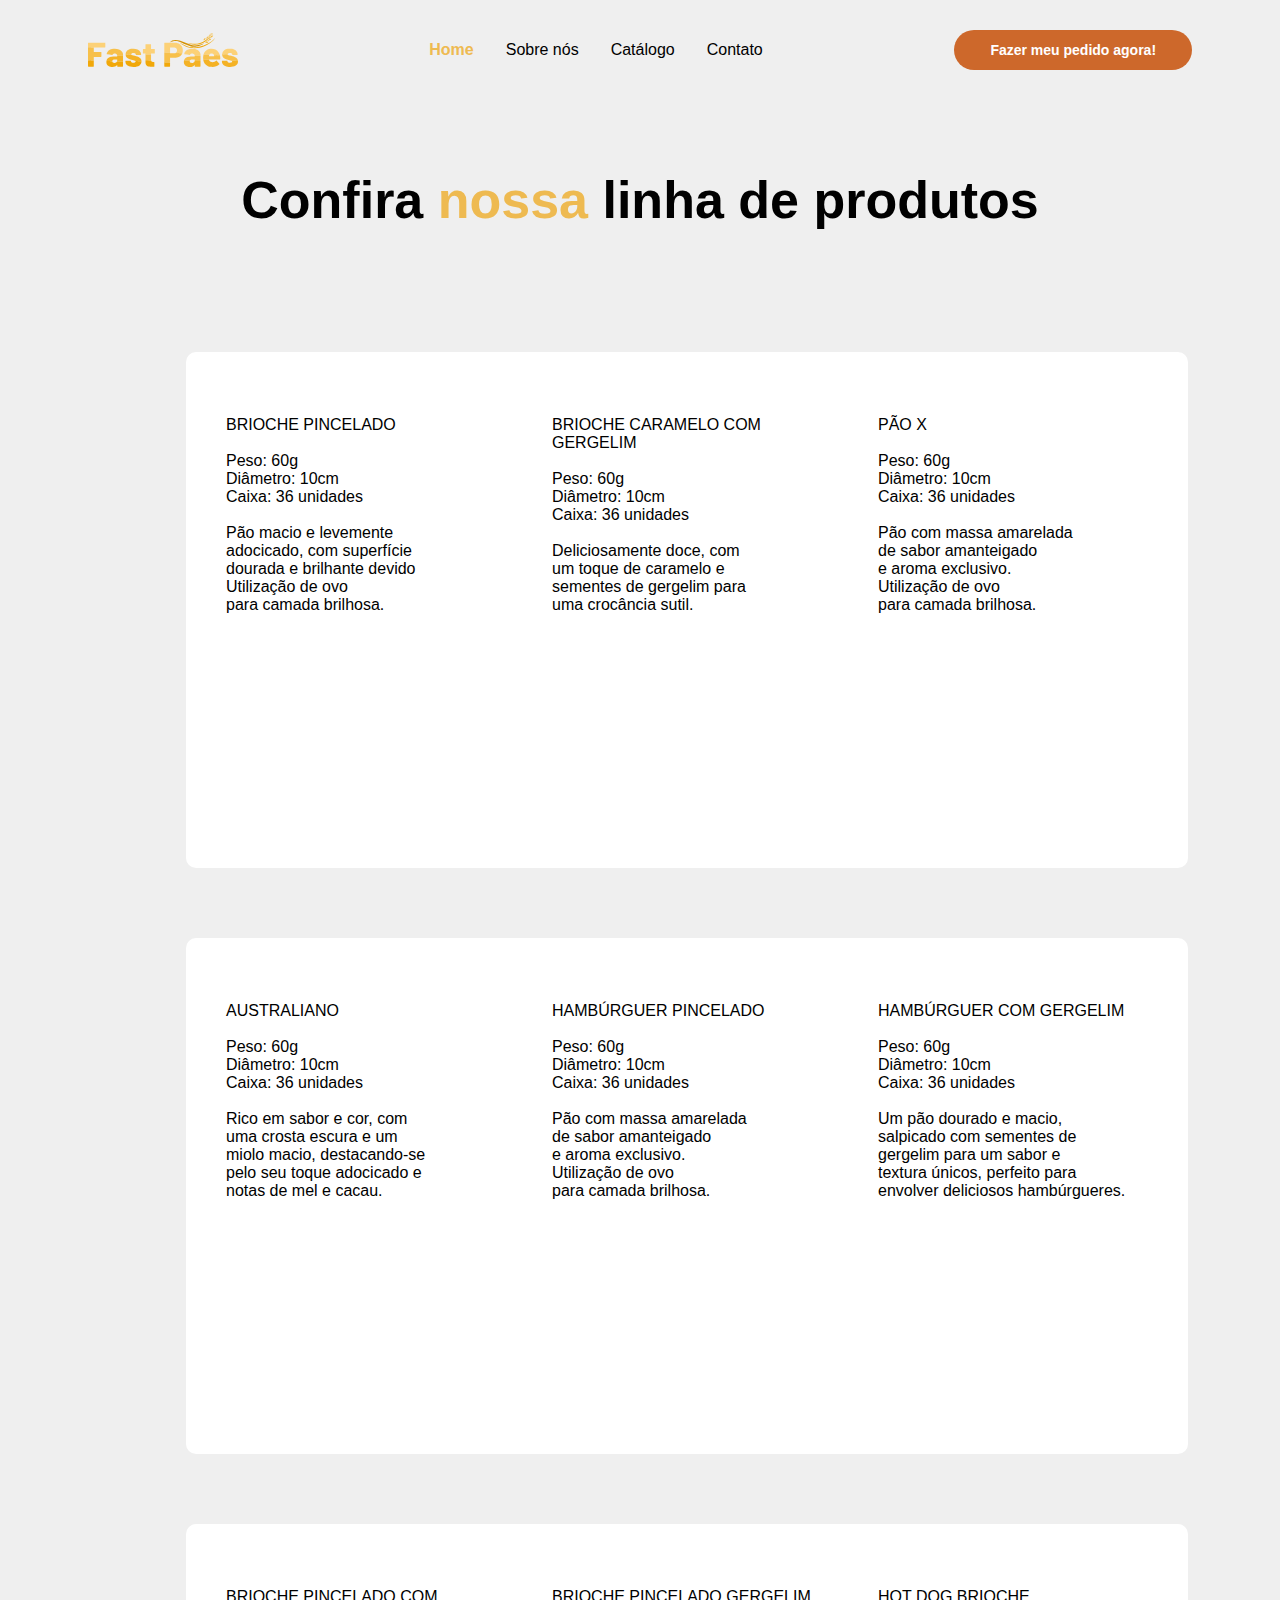
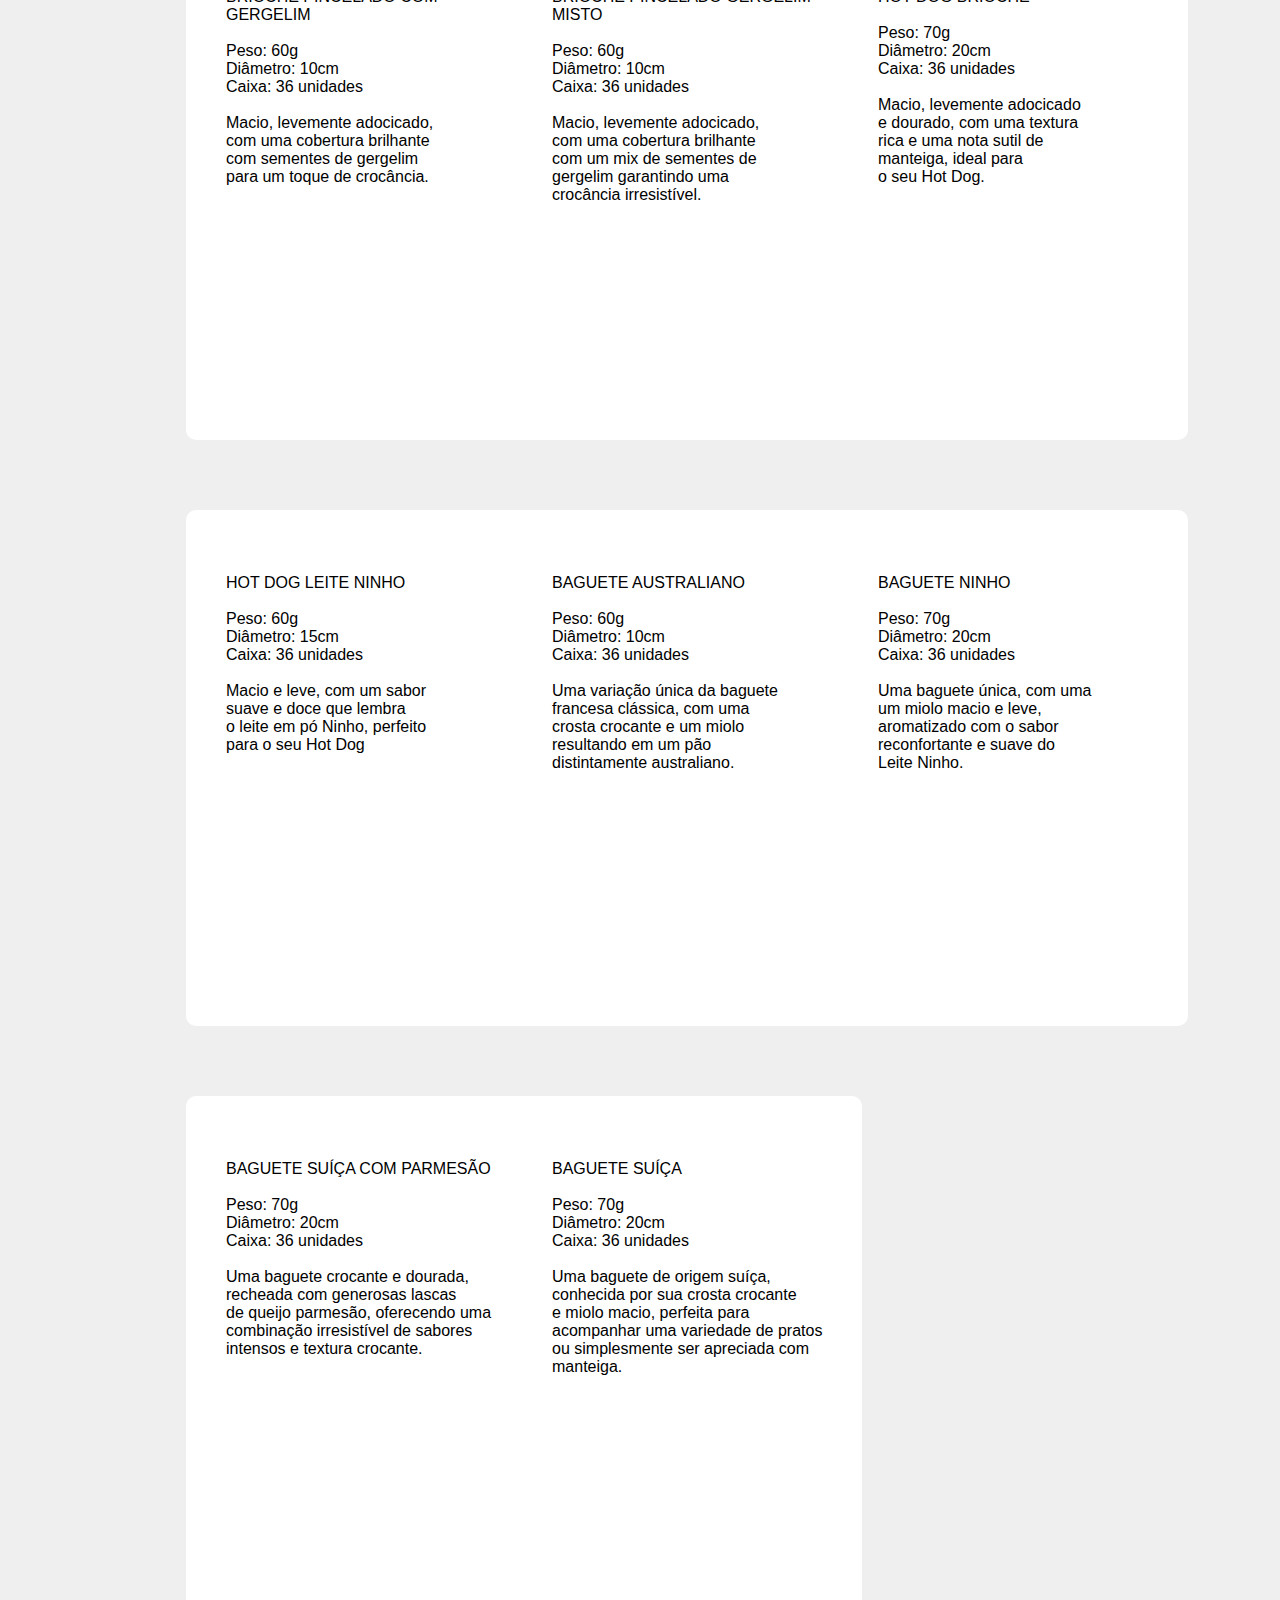
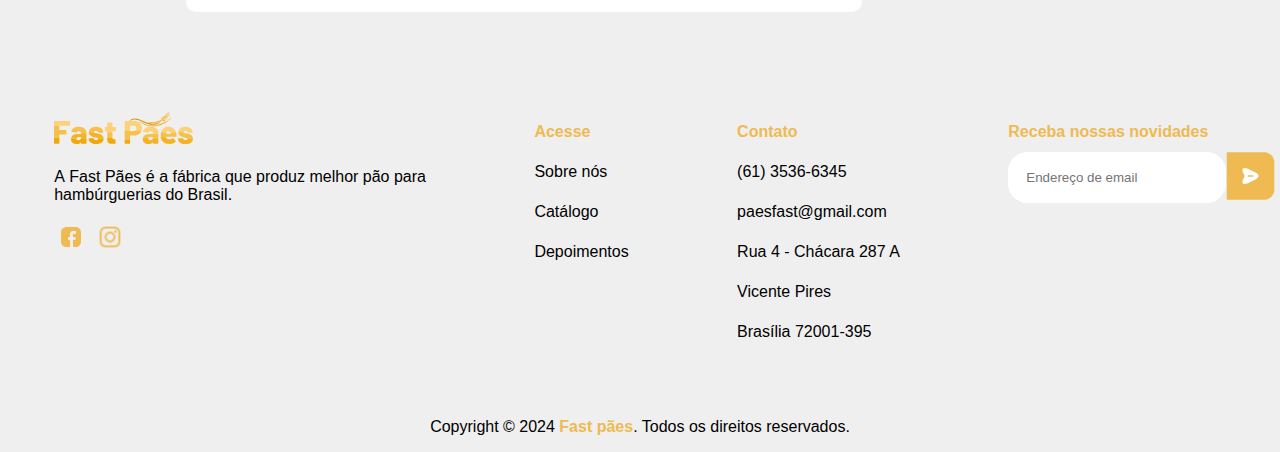
==== produtos.html @ b570a3d6 "ajuste seta web" ====
<!DOCTYPE html>
<html lang="en">
<head>
    <meta charset="UTF-8">
    <meta name="viewport" content="width=device-width, initial-scale=1.0">
    <title>Produtos</title>
    <link rel="stylesheet" href="produtos.css">
    <link href="https://fonts.googleapis.com/icon?family=Material+Icons"rel="stylesheet">
</head>
<body onresize="mudouTamanho()">

    <nav>
        <img src="LOGO.svg" alt="" class="logo">

        <div class="icones">
            <button class="botao"><span id="burguer" class="material-icons md-48" onclick="clickMenu()" >menu</span></button>
        </div>

        <ul class="menu-lista" id="itens">
            <li><a class="menu-item" href="index.html"><span class="destaque">Home</span></a></li>
            <li><a class="menu-item" href="">Sobre nós</a></li>
            <li><a class="menu-item" href="produtos.html">Catálogo</a></li>
            <li><a class="menu-item" href="">Contato</a></li>
            <a class="button-item" href="https://api.whatsapp.com/send?phone=556135366345">Pedir agora!</a>
        </ul>

        <a class="button-um" href="https://api.whatsapp.com/send?phone=556135366345">Fazer meu pedido agora!</a>
    </nav>

    <div class="card-um">
        <p class="titulo-dois">Confira <span class="destaque">nossa</span> linha de produtos</p>
        <br><br>
        <div class="bt-principal-div"><a class="bt-principal" href="https://api.whatsapp.com/send?phone=556135366345">Pedir agora!</a></div>
        <br><br>
    
        <div class="seta">
            <img class="seta-dois" src="seta-para-baixo.gif" alt="" width="50px">
        </div>
    </div>


    <div class="section-dois">
        <div class="card">
            <article class="card-principal">
                <img class="img-card" src="brioche-p.jpg" alt="" width="300px">
                <p class="texto-card">
                    <span class="titulo-card">Brioche pincelado</span>
                    <br><br>
                    Peso: 60g
                    <br>
                    Diâmetro: 10cm
                    <br>
                    Caixa: 36 unidades
                    <br><br>

                    Pão macio e levemente<br>
                    adocicado, com superfície<br>
                    dourada e brilhante devido<br>
                    Utilização de ovo <br>
                    para camada brilhosa.
                </p>
                <br><br>
            </article>
        </div>

        <div class="card">
            <article class="card-principal">
                <img class="img-card" src="hamburguer-g.jpg" alt="" width="300px">
                <p class="texto-card">
                    <span class="titulo-card">Brioche caramelo com <br> gergelim</span>
                    <br><br>
                    Peso: 60g
                    <br>
                    Diâmetro: 10cm
                    <br>
                    Caixa: 36 unidades
                    <br><br>

                    Deliciosamente doce, com<br>
                    um toque de caramelo e <br>
                    sementes de gergelim para<br>
                    uma crocância sutil. <br>
                </p>
                <br><br>
            </article>
        </div>

        <div class="card">
            <article class="card-principal">
                <img class="img-card" src="pao-x.jpg" alt="" width="300px">
                <p class="texto-card">
                    <span class="titulo-card">Pão X</span>
                    <br><br>
                    Peso: 60g
                    <br>
                    Diâmetro: 10cm
                    <br>
                    Caixa: 36 unidades
                    <br><br>

                    Pão com massa amarelada<br>
                    de sabor amanteigado<br>
                    e aroma exclusivo.<br>
                    Utilização de ovo <br>
                    para camada brilhosa.
                </p>
                <br><br>
            </article>
        </div>

        <div class="card">
            <article class="card-principal">
                <img class="img-card" src="autraliano.jpg" alt="" width="300px">
                <p class="texto-card">
                    <span class="titulo-card">Australiano</span>
                    <br><br>
                    Peso: 60g
                    <br>
                    Diâmetro: 10cm
                    <br>
                    Caixa: 36 unidades
                    <br><br>

                    Rico em sabor e cor, com<br>
                    uma crosta escura e um<br>
                    miolo macio, destacando-se <br>
                    pelo seu toque adocicado e <br>
                    notas de mel e cacau.
                </p>
                <br><br>
            </article>
        </div>

        <div class="card">
            <article class="card-principal">
                <img class="img-card" src="hamburguer-pincelado.jpg" alt="" width="300px">
                <p class="texto-card">
                    <span class="titulo-card">Hambúrguer pincelado</span>
                    <br><br>
                    Peso: 60g
                    <br>
                    Diâmetro: 10cm
                    <br>
                    Caixa: 36 unidades
                    <br><br>

                    Pão com massa amarelada<br>
                    de sabor amanteigado<br>
                    e aroma exclusivo.<br>
                    Utilização de ovo <br>
                    para camada brilhosa.
                </p>
                <br><br>
            </article>
        </div>

        <div class="card">
            <article class="card-principal">
                <img class="img-card" src="hamburguer-g3.jpg" alt="" width="300px">
                <p class="texto-card">
                    <span class="titulo-card">Hambúrguer com gergelim</span>
                    <br><br>
                    Peso: 60g
                    <br>
                    Diâmetro: 10cm
                    <br>
                    Caixa: 36 unidades
                    <br><br>

                    Um pão dourado e macio, <br>
                    salpicado com sementes de <br>
                    gergelim para um sabor e <br>
                    textura únicos, perfeito para<br>
                    envolver deliciosos hambúrgueres.
                </p>
                <br><br>
            </article>
        </div>

        <div class="card">
            <article class="card-principal">
                <img class="img-card" src="brioche-pincelado-g.jpg" alt="" width="300px">
                <p class="texto-card">
                    <span class="titulo-card">Brioche pincelado com <br> gergelim</span>
                    <br><br>
                    Peso: 60g
                    <br>
                    Diâmetro: 10cm
                    <br>
                    Caixa: 36 unidades
                    <br><br>

                    Macio, levemente adocicado,<br>
                    com uma cobertura brilhante <br>
                    com sementes de gergelim <br>
                    para um toque de crocância.<br>
                </p>
                <br><br>
            </article>
        </div>

        <div class="card">
            <article class="card-principal">
                <img class="img-card" src="misto.jpg" alt="" width="300px">
                <p class="texto-card">
                    <span class="titulo-card">Brioche pincelado gergelim misto</span>
                    <br><br>
                    Peso: 60g
                    <br>
                    Diâmetro: 10cm
                    <br>
                    Caixa: 36 unidades
                    <br><br>

                    Macio, levemente adocicado,<br>
                    com uma cobertura brilhante <br>
                    com um mix de sementes de<br>
                    gergelim garantindo uma <br>
                    crocância irresistível.<br>
                </p>
                <br><br>
            </article>
        </div>

        <div class="card">
            <article class="card-principal">
                <img class="img-card" src="hot-b.jpg" alt="" width="300px">
                <p class="texto-card">
                    <span class="titulo-card">Hot dog brioche</span>
                    <br><br>
                    Peso: 70g
                    <br>
                    Diâmetro: 20cm
                    <br>
                    Caixa: 36 unidades
                    <br><br>

                    Macio, levemente adocicado<br>
                    e dourado, com uma textura<br>
                    rica e uma nota sutil de<br>
                    manteiga, ideal para<br>
                    o seu Hot Dog.
                </p>
                <br><br>
            </article>
        </div>

        <div class="card">
            <article class="card-principal">
                <img class="img-card" src="hot-ninho.jpg" alt="" width="300px">
                <p class="texto-card">
                    <span class="titulo-card">Hot dog leite ninho</span>
                    <br><br>
                    Peso: 60g
                    <br>
                    Diâmetro: 15cm
                    <br>
                    Caixa: 36 unidades
                    <br><br>

                    Macio e leve, com um sabor<br>
                    suave e doce que lembra<br>
                    o leite em pó Ninho, perfeito <br>
                    para o seu Hot Dog<br>
                </p>
                <br><br>
            </article>
        </div>

        <div class="card">
            <article class="card-principal">
                <img class="img-card" src="baquete-australiano.jpg" alt="" width="300px">
                <p class="texto-card">
                    <span class="titulo-card">Baguete australiano</span>
                    <br><br>
                    Peso: 60g
                    <br>
                    Diâmetro: 10cm
                    <br>
                    Caixa: 36 unidades
                    <br><br>

                    Uma variação única da baguete<br>
                    francesa clássica, com uma<br>
                    crosta crocante e um miolo<br>
                    resultando em um pão<br>
                    distintamente australiano.
                </p>
                <br><br>
            </article>
        </div>

        <div class="card">
            <article class="card-principal">
                <img class="img-card" src="bag-ninho.jpg" alt="" width="300px">
                <p class="texto-card">
                    <span class="titulo-card">Baguete ninho</span>
                    <br><br>
                    Peso: 70g
                    <br>
                    Diâmetro: 20cm
                    <br>
                    Caixa: 36 unidades
                    <br><br>

                    Uma baguete única, com uma<br>
                    um miolo macio e leve,<br>
                    aromatizado com o sabor<br>
                    reconfortante e suave do<br>
                    Leite Ninho.
                </p>
                <br><br>
            </article>
        </div>

        <div class="card">
            <article class="card-principal">
                <img class="img-card" src="baquete-parmesao.jpg" alt="" width="300px">
                <p class="texto-card">
                    <span class="titulo-card">Baguete Suíça com parmesão</span>
                    <br><br>
                    Peso: 70g
                    <br>
                    Diâmetro: 20cm
                    <br>
                    Caixa: 36 unidades
                    <br><br>

                    Uma baguete crocante e dourada,<br>
                    recheada com generosas lascas<br>
                    de queijo parmesão, oferecendo uma <br>
                    combinação irresistível de sabores<br>
                    intensos e textura crocante.
                </p>
                <br><br>
            </article>
        </div>

        <div class="card">
            <article class="card-principal">
                <img class="img-card" src="bag-suica.jpg" alt="" width="300px">
                <p class="texto-card">
                    <span class="titulo-card">Baguete Suíça</span>
                    <br><br>
                    Peso: 70g
                    <br>
                    Diâmetro: 20cm
                    <br>
                    Caixa: 36 unidades
                    <br><br>

                    Uma baguete de origem suíça,<br>
                    conhecida por sua crosta crocante<br>
                    e miolo macio, perfeita para <br>
                    acompanhar uma variedade de pratos <br>
                    ou simplesmente ser apreciada com manteiga.
                </p>
                <br><br>
            </article>
        </div>
    </div>

    <footer>
        <div class="footer-um">
            <img src="LOGO.svg" alt="">
            <p class="texto-f1">A Fast Pães é a fábrica que produz melhor pão para <br> hambúrguerias do Brasil.</p>
            <div class="redes-footer">
                <a class="facebook" href=""><img src="facebook.svg" alt=""></a>
                <a class="instagram" href=""><img src="insta.svg" alt=""></a>
            </div>

        </div>
        <div class="footer-dois">
            <ul class="lista-dois">
                <li><a href=""><span class="destaque">Acesse</span></a></li>
                <li><a href="">Sobre nós</a></li>
                <li><a href="produtos.html">Catálogo</a></li>
                <li><a href="">Depoimentos</a></li>
            </ul>
        </div>
        <div class="footer-tres">
            <ul class="lista-tres">
                <li><a href=""><span class="destaque">Contato</span></a></li>
                <li><a href="https://l.instagram.com/?u=https%3A%2F%2Fwa.me%2Fmessage%2F4HMULXQFPX6CF1&e=AT33QcN1DABg3ddm7FW8vwUBkDMNvt57qpIbCxSbmxr2wJNEU96gM_3_o8NwClJlRkn6pTzINDW8x4k7Ydg2bTTGwcIXTg3PV1yFuK4">(61) 3536-6345</a></li>
                <li><a href="">paesfast@gmail.com</a></li>
                <li><a href="">Rua 4 - Chácara 287 A <br> Vicente Pires <br> Brasília 72001-395</a></li>
            </ul>
        </div>
        <div class="footer-quatro">
            <ul class="lista-quatro">
                <li><a href=""><span class="destaque">Receba nossas novidades</span></a></li>
                <div class="card-send">
                    <input type="text" name id placeholder="Endereço de email">
                    <button><img class="send" src="send.svg" alt=""></button>
                </div>
                
            </ul>
        </div>
    </footer>

    <p class="copy">Copyright © 2024 <span class="destaque">Fast pães</span>. Todos os direitos reservados.</p>

        <script>

            function mudouTamanho() {
                if (window.innerWidth >= 1000) {
                    itens.style.display = 'flex'
                } else {
                    itens.style.display = 'none' 
                }
            }
    
            function clickMenu() {
                if (itens.style.display == 'block'){
                    itens.style.display = 'none'
                } else {
                    itens.style.display = 'block'
                }
            }
        </script>
    
</body>
</html>
---- produtos.css ----
* {
    line-height: auto;
    padding: 0;
    margin: 0;
    border: none;
    outline: none;
    text-decoration: none;
    box-sizing: border-box;
    font-weight: inherit;
    list-style: none;
  }

  body {
    font-family: Arial, Helvetica, sans-serif;
    background-color: #EFEFEF;
  }
  
  .icones {
    display: none;
    cursor: pointer;
    
  }

  .botao {
    color: #000000;
    border: none;
    background: none;
  }

  .material-icons.md-48 {
    font-size: 34px;
  }

  nav {
    display: flex;
    align-items: center;
    justify-content: space-around;
    padding-top: 30px;
  }

  .logo {
    width: 150px;
  }

  .button-item {
    display: none;
    background-color: #CD682B;
    width: 120px;
    color: white;
    border-radius: 40px;
  }

  .menu-lista {
    display: flex;

  }

  .menu-item {
    color: black;
  }

  .menu-lista a {
    padding: 1em;
  }

  .menu-lista a:hover {
    color: #EEBA51;
    transition: all 0.3s;
  }

  .destaque {
    color: #EEBA51;
    font-weight: bold;
  }

  .card-um {
    text-align: center;
  }

  .button-um {
    background-color: #CD682B;
    color: white;
    padding: 12px;
    border-radius: 90px;
    font-weight: 700;
    width: 238px;
    font-size: 14px;
    align-items: center;
    text-align: center;
  }

  .titulo-dois {
    text-align: center;
    padding-top: 100px;
    font-size: 52px;
    font-weight: 600;
  }

  .bt-principal-div {
    text-align: center;
    display: none;
    align-items: center;
    justify-content: center;
  }

  .bt-principal {
    color: white;
    background-color: #CD682B;
    font-size: 17px;
    padding: 20px;
    border-radius: 30px;
    font-weight: 700;
    width: 10px;
    display: block;
    width: 200px;
  }

  .seta {
    text-align: center;
    padding-top: 40px;
    border-radius: 100px;
    display: none;
    justify-content: center;
  }

  .seta-dois {
    border-radius: 10px;
  }

  .section-dois {
    display: grid;
    grid-template-columns: 20% 20% 20%;
    justify-content: center;
    padding-top: 50px;
    gap: 70px;
  }

  .card-principal {
    padding-top: 10px;
    width: 350px;
    height: 516px;
    border-radius: 10px;
    background-color: white;
  }

  .titulo-card {
    text-transform: uppercase;
  }

  .card {
    
  }

  .img-card {
    margin-left: 30px;
    margin-top: 30px;
    background-color: #CD682B;
    border-radius: 20px;
  }

  .texto-card {
    padding-left: 40px;
    padding-top: 20px;
  }


  footer {
    display: flex;
    justify-content: space-around;
    padding-top: 100px;
  }

  .texto-f1 {
    padding-top: 20px;
  }

  .redes-footer {
    padding-top: 20px;
  }

  .redes-footer a {
    padding: 5px;
  }

  footer a {
    color: black;
    line-height: 40px;
  }

  input {
    padding: 18px;
  
  }

  .card-send {
    overflow: hidden;
    border-radius: 20px;
    background-color: white;
  }

  .send {
    position: absolute;
    margin-top: -30px;
    overflow: hidden;
    margin-right: -200px;
  }

  .copy {
    text-align: center;
    padding-top: 50px;
    margin: 1em;
  }

  @media screen and (max-device-width: 1000px){

    .section-dois {
        display: grid;
        grid-template-columns: auto;
        justify-content: center;
        padding-top: 50px;
      }

      .menu-lista {
        display: none;
      }

      .icones {
        display: flex;
        justify-content: right;
        margin-top: -40px;
        padding-right: 10px;
      }

      .logo {
        padding-top: 10px;
        padding-left: 5px;
      }

      .menu-item {
        display: inline-block;
      }

      .menu-lista {
        height: 100vh;
        padding-top: 100px;
      }

      .button-item {
        display: block;
      }

      .button-um {
        display: none;
      }

      .bt-principal-div {
        text-align: center;
        display: flex;
        align-items: center;
        justify-content: center;
      }

      .seta {
        display: flex;
      }
      
      nav {
        display: block;
        padding-top: 5px;
        padding-left: 5px;
      }

      footer {
        display: grid;
        padding-left: 20px;
      }

      .copy {
        font-size: 12px;
      }

      .card-send {
        border-radius: 20px;
        width: 230px;
      }
  }
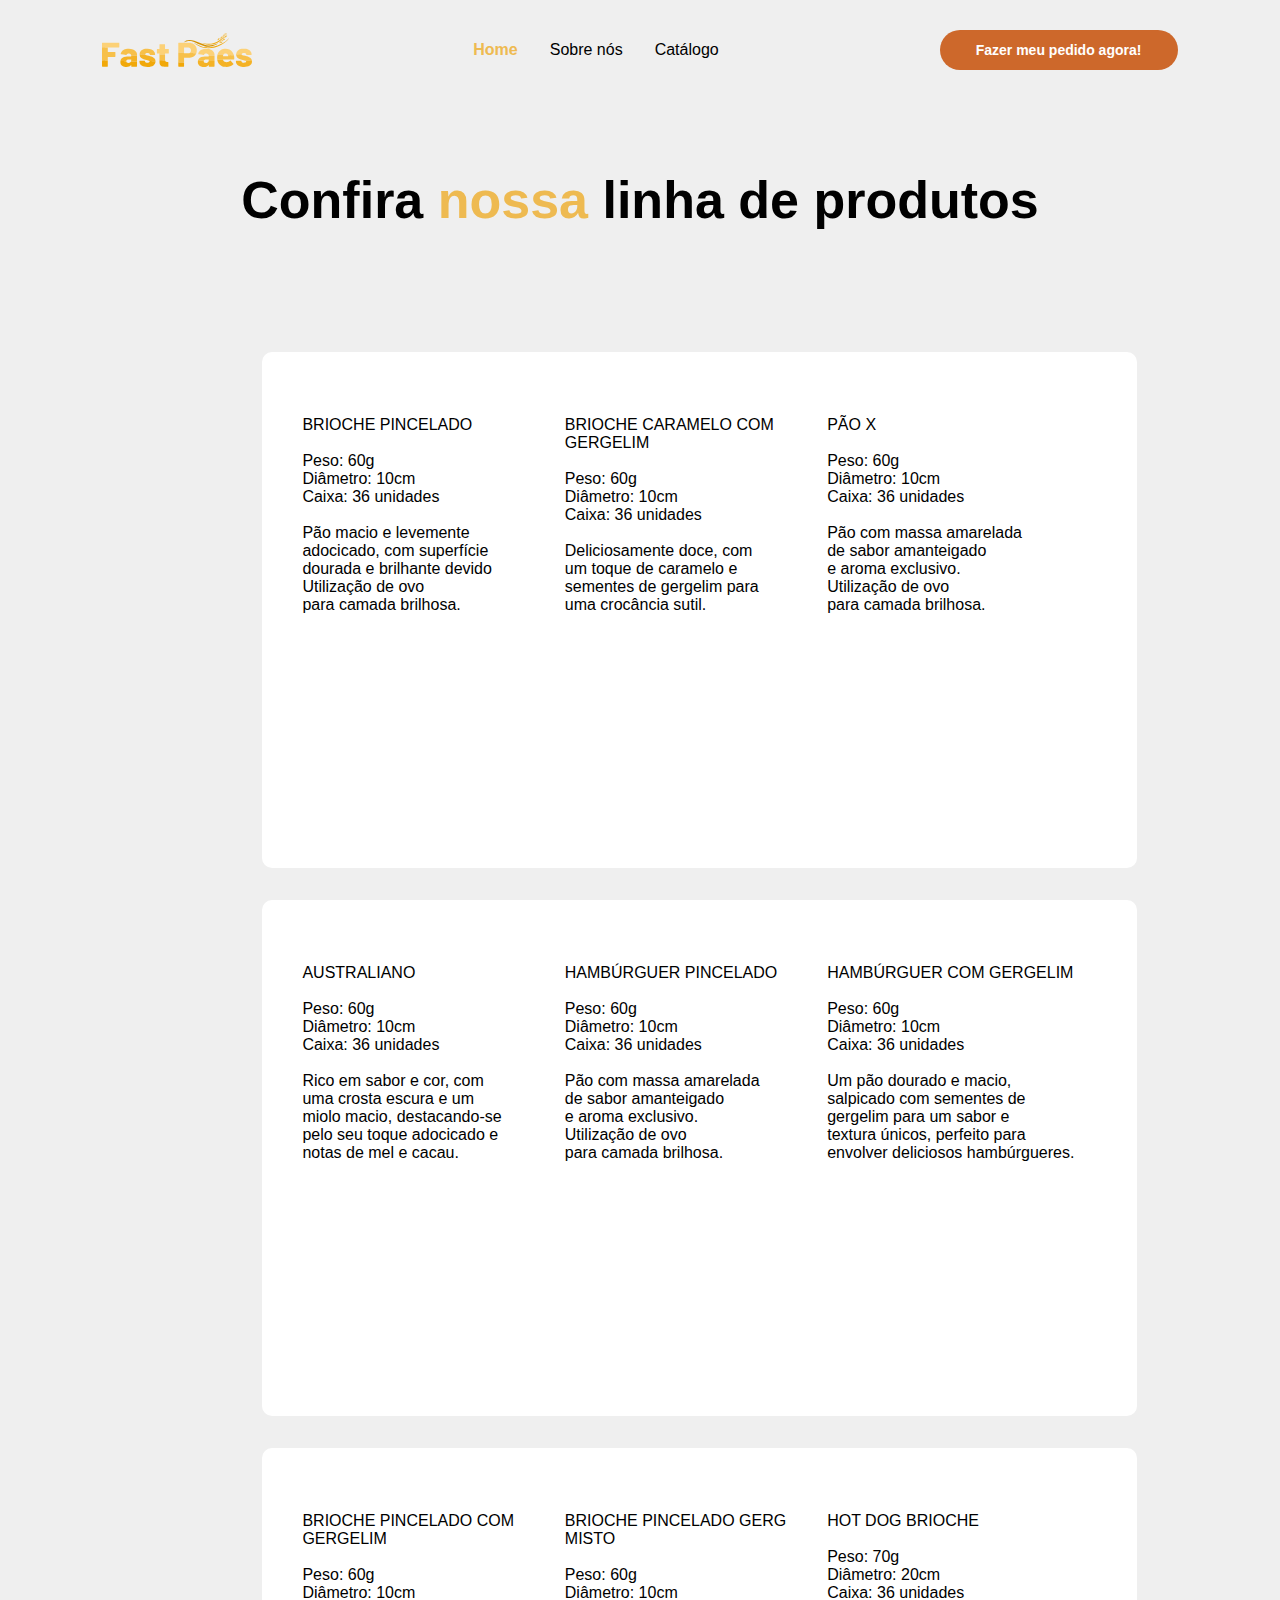
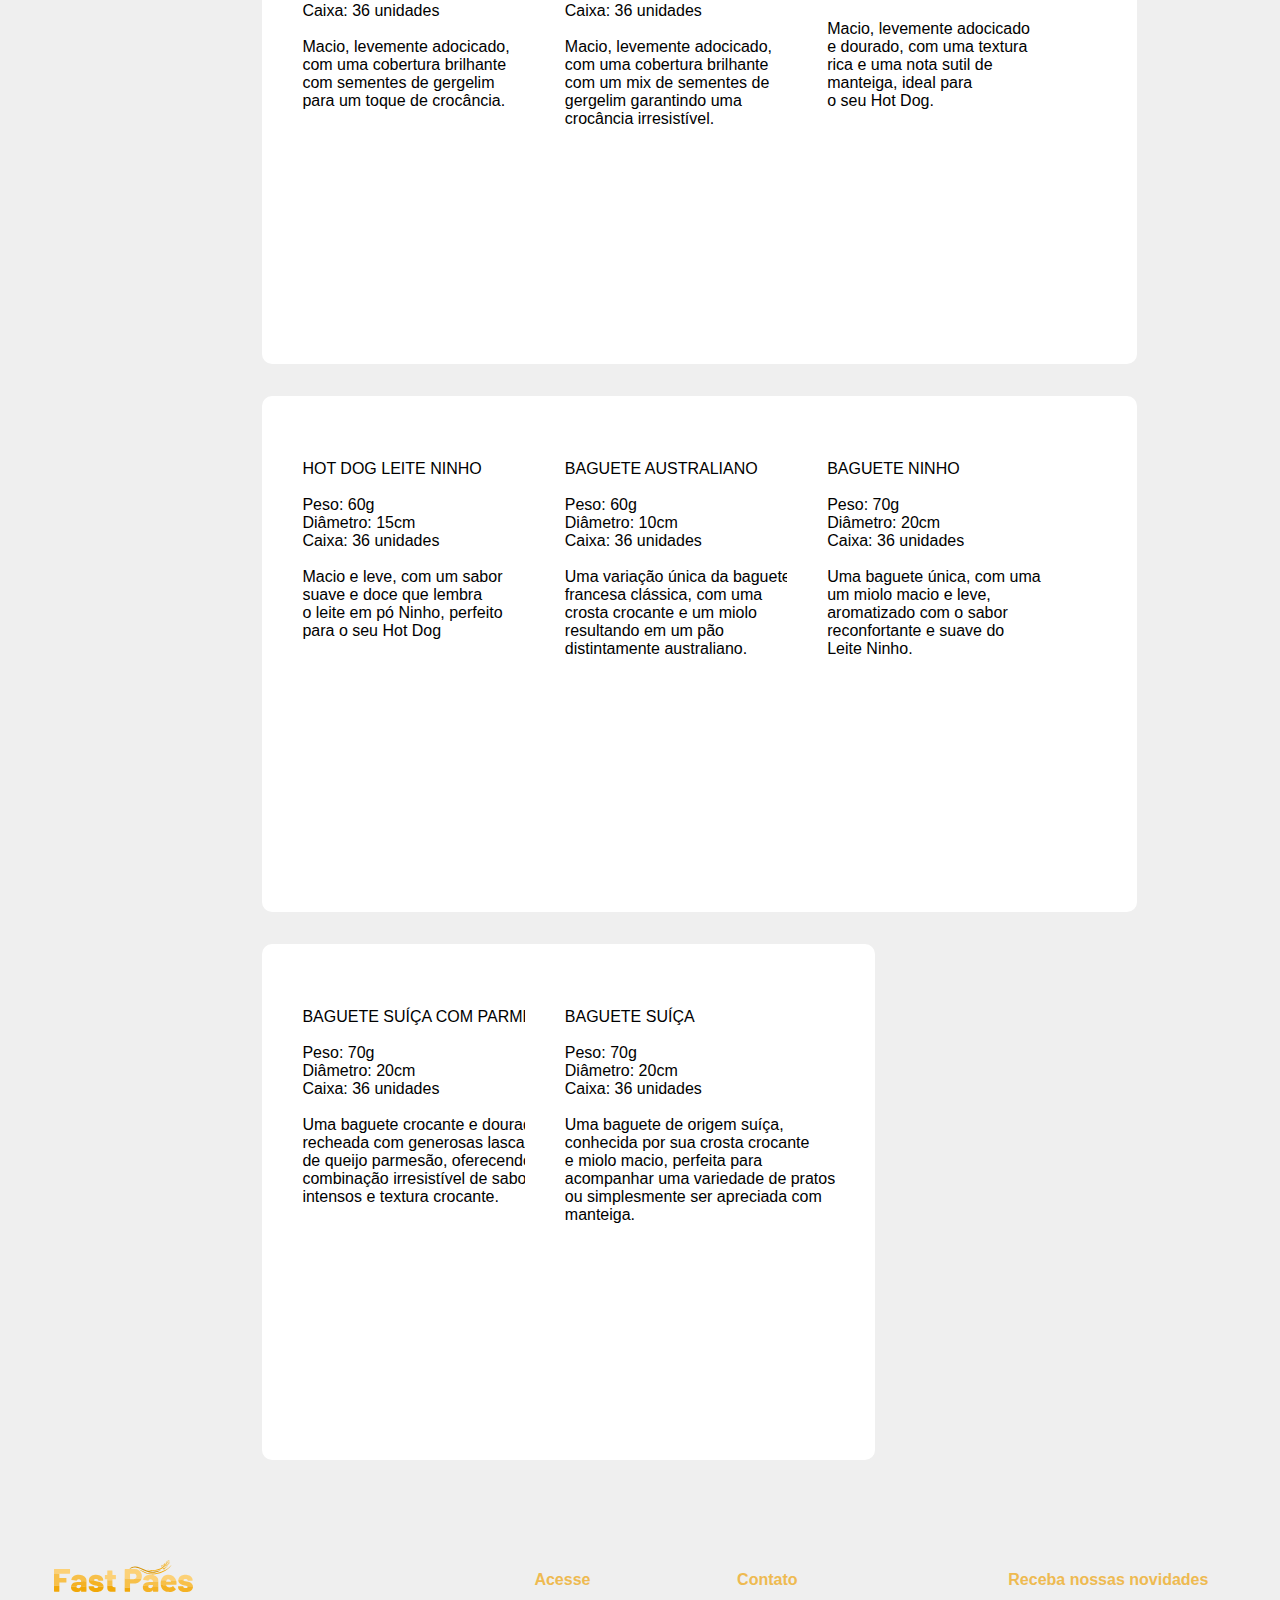
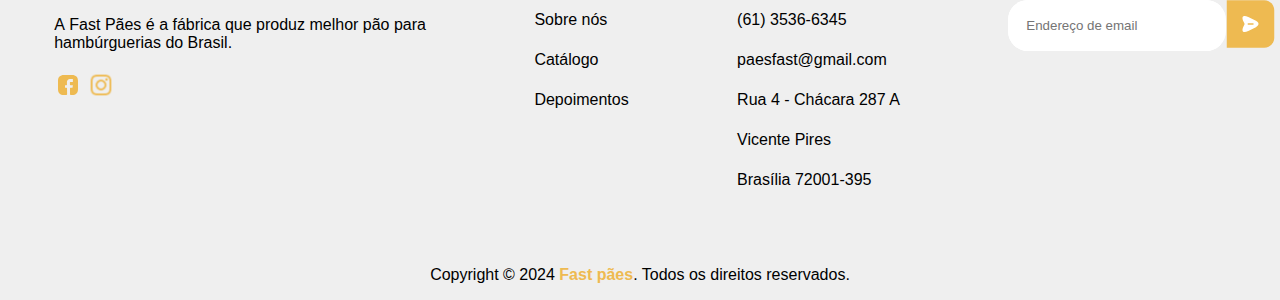
==== commit e7044663: "ajuste texto clientes" ====
--- a/produtos.html
+++ b/produtos.html
@@ -20,7 +20,6 @@
             <li><a class="menu-item" href="index.html"><span class="destaque">Home</span></a></li>
             <li><a class="menu-item" href="">Sobre nós</a></li>
             <li><a class="menu-item" href="produtos.html">Catálogo</a></li>
-            <li><a class="menu-item" href="">Contato</a></li>
             <a class="button-item" href="https://api.whatsapp.com/send?phone=556135366345">Pedir agora!</a>
         </ul>
 
@@ -365,8 +364,8 @@
             <img src="LOGO.svg" alt="">
             <p class="texto-f1">A Fast Pães é a fábrica que produz melhor pão para <br> hambúrguerias do Brasil.</p>
             <div class="redes-footer">
-                <a class="facebook" href=""><img src="facebook.svg" alt=""></a>
-                <a class="instagram" href=""><img src="insta.svg" alt=""></a>
+                <a class="facebook" href="https://www.facebook.com/profile.php?id=61556185474277&locale=pt_BR"><img src="facebook.svg" alt=""></a>
+                <a class="instagram" href="https://www.instagram.com/fastpaes/"><img src="insta.svg" alt=""></a>
             </div>
 
         </div>
--- a/produtos.css
+++ b/produtos.css
@@ -129,10 +129,10 @@
 
   .section-dois {
     display: grid;
-    grid-template-columns: 20% 20% 20%;
+    grid-template-columns: 18% 18% 18%;
     justify-content: center;
     padding-top: 50px;
-    gap: 70px;
+    gap: 2em;
   }
 
   .card-principal {
@@ -179,7 +179,7 @@
   }
 
   .redes-footer a {
-    padding: 5px;
+    padding: 2px;
   }
 
   footer a {
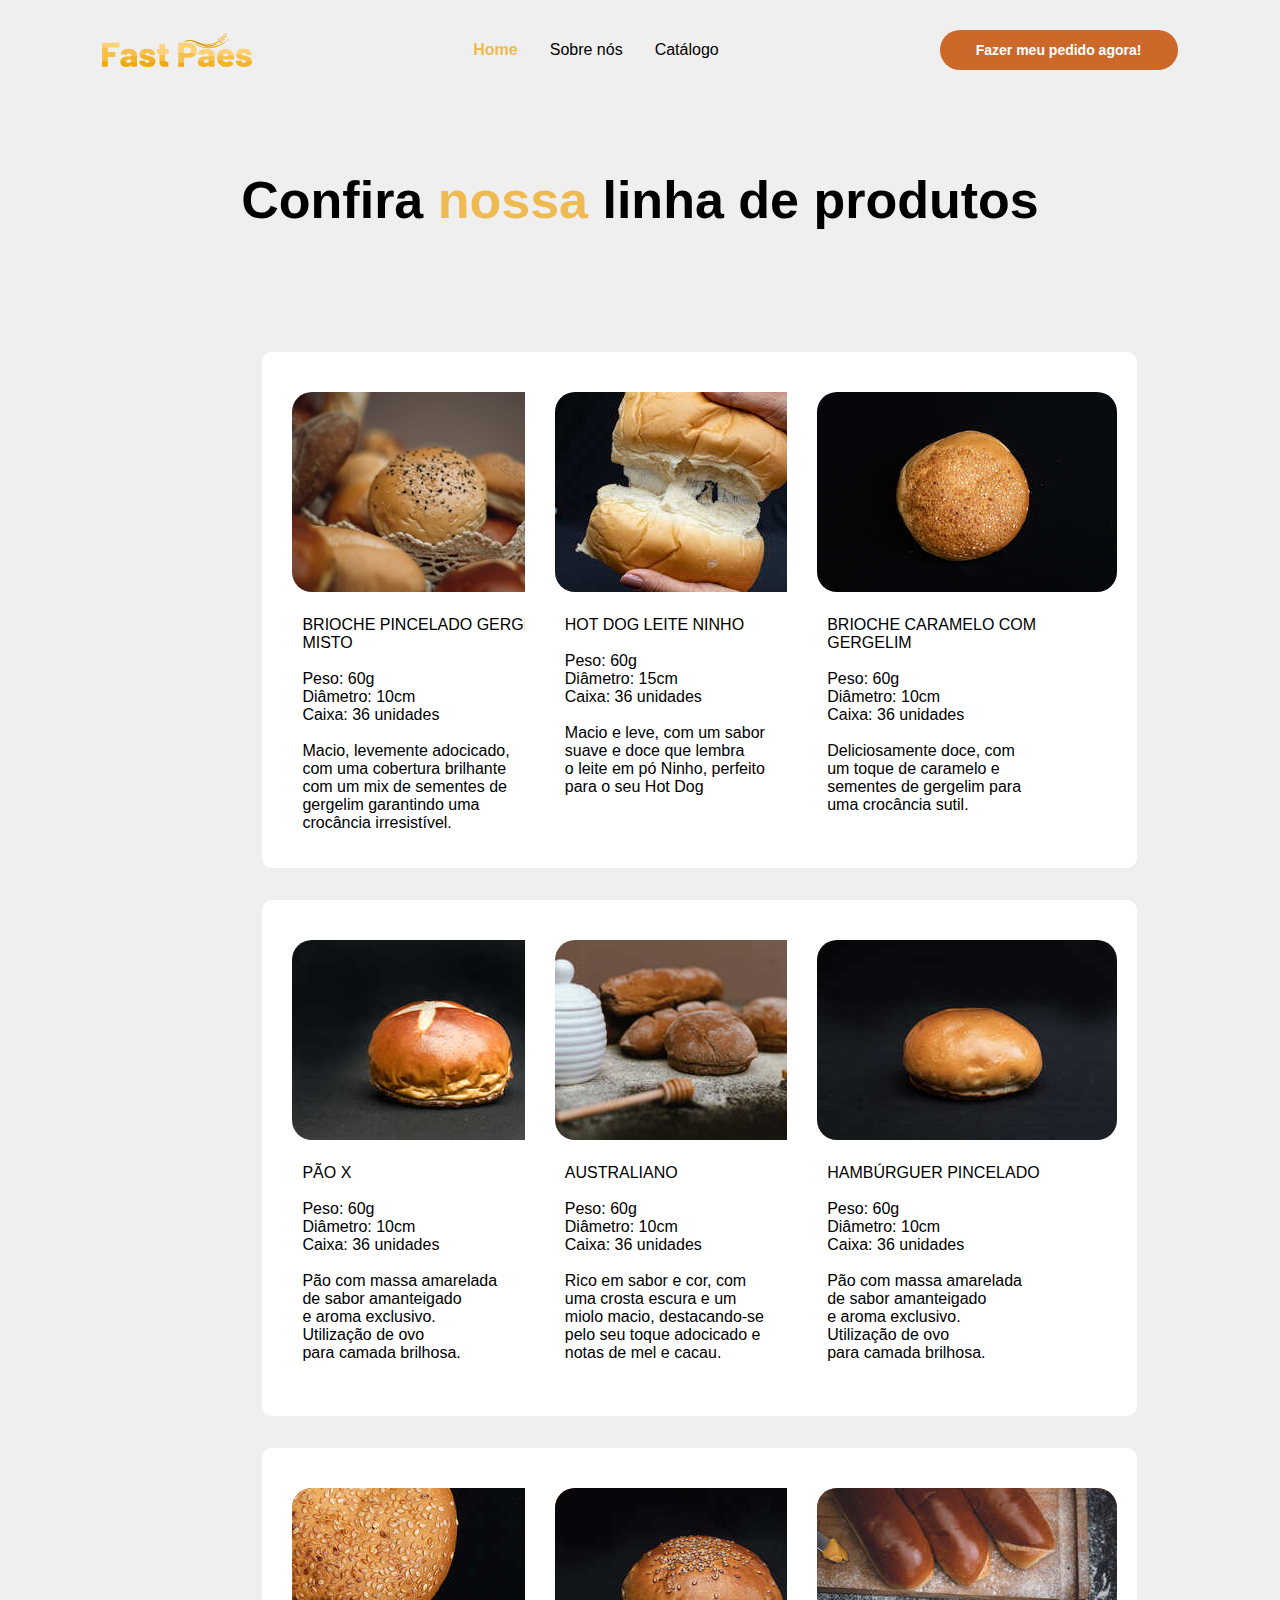
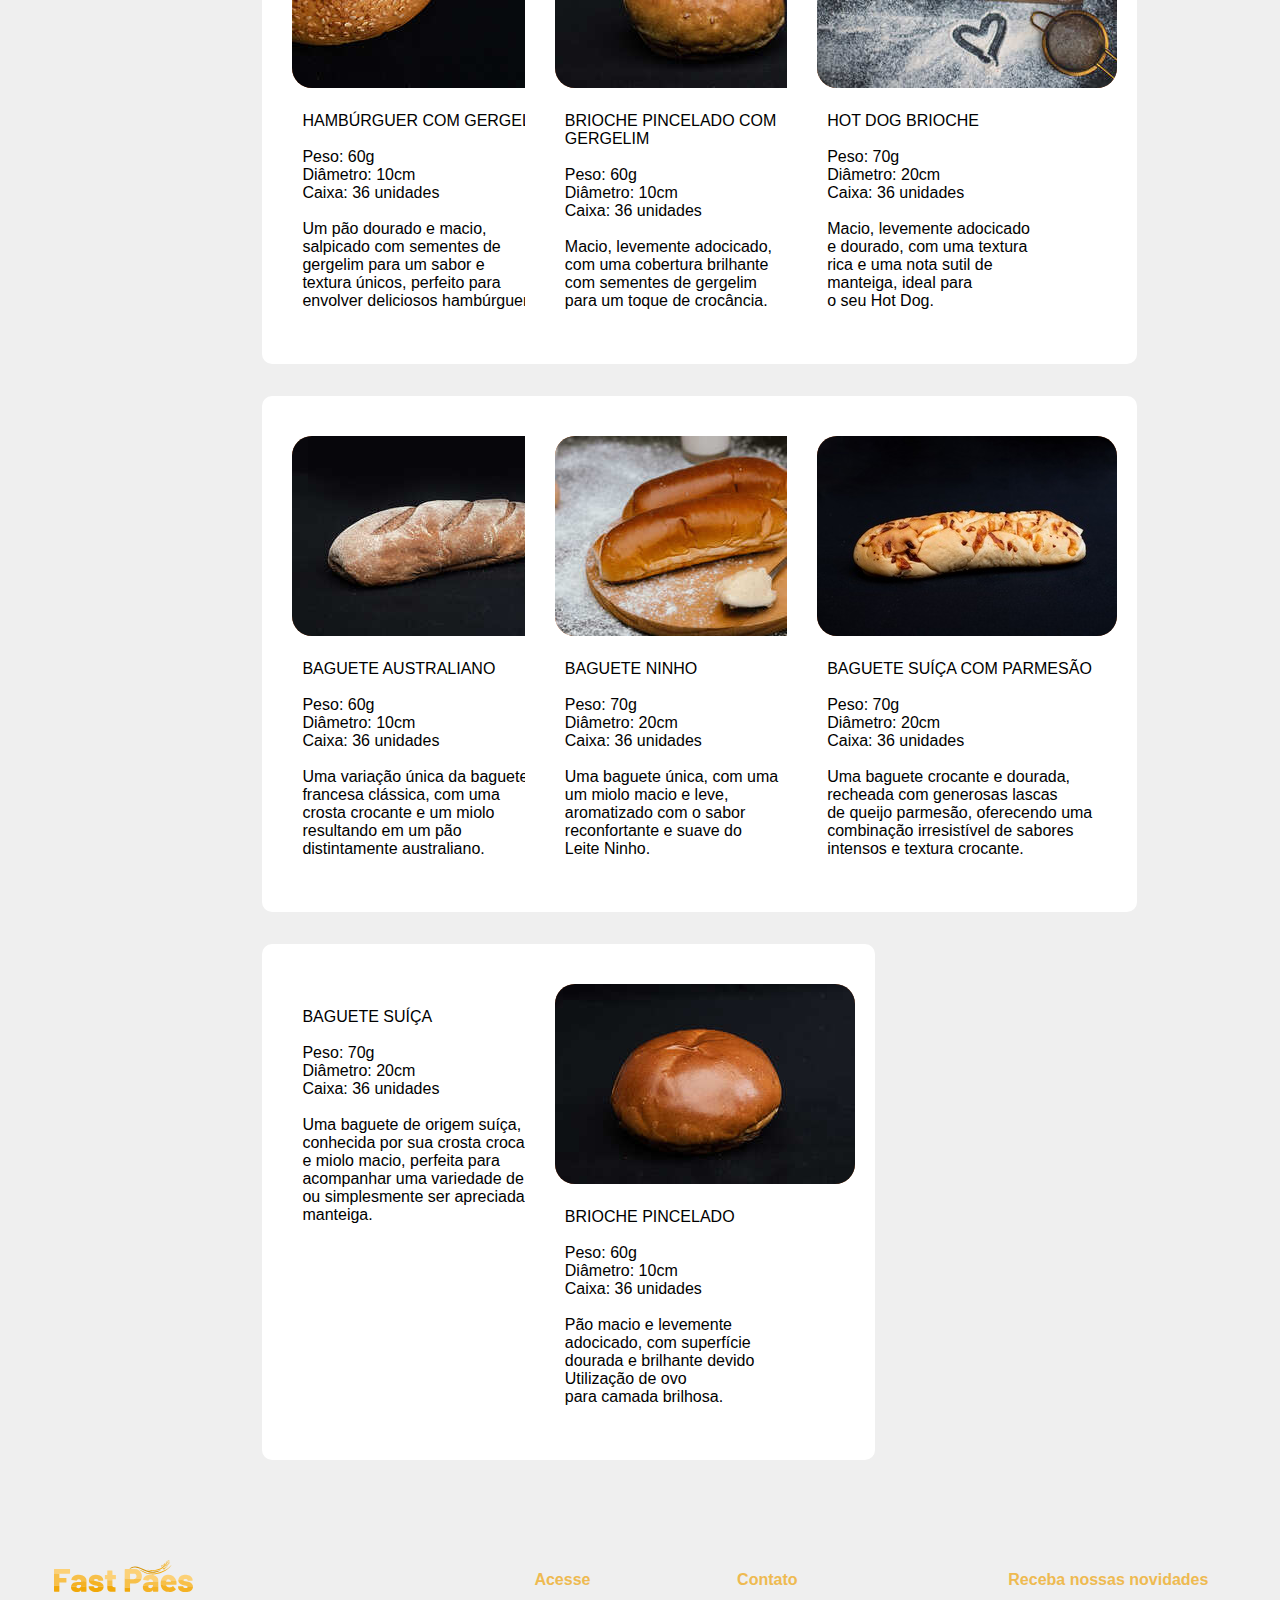
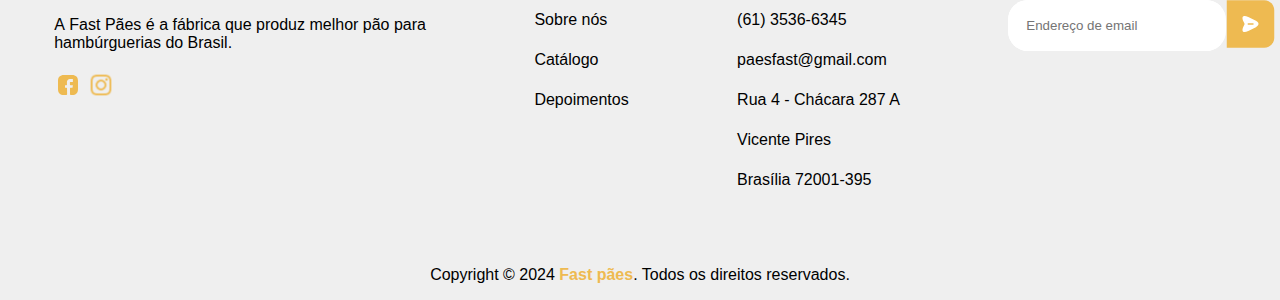
==== commit bde53c9b: "adicionando depoimento" ====
--- a/produtos.html
+++ b/produtos.html
@@ -6,6 +6,23 @@
     <title>Produtos</title>
     <link rel="stylesheet" href="produtos.css">
     <link href="https://fonts.googleapis.com/icon?family=Material+Icons"rel="stylesheet">
+    <!-- Meta Pixel Code -->
+    <script>
+        !function(f,b,e,v,n,t,s)
+        {if(f.fbq)return;n=f.fbq=function(){n.callMethod?
+        n.callMethod.apply(n,arguments):n.queue.push(arguments)};
+        if(!f._fbq)f._fbq=n;n.push=n;n.loaded=!0;n.version='2.0';
+        n.queue=[];t=b.createElement(e);t.async=!0;
+        t.src=v;s=b.getElementsByTagName(e)[0];
+        s.parentNode.insertBefore(t,s)}(window, document,'script',
+        'https://connect.facebook.net/en_US/fbevents.js');
+        fbq('init', '2131132853885609');
+        fbq('track', 'PageView');
+        </script>
+        <noscript><img height="1" width="1" style="display:none"
+        src="https://www.facebook.com/tr?id=2131132853885609&ev=PageView&noscript=1"
+    /></noscript>
+    <!-- End Meta Pixel Code -->
 </head>
 <body onresize="mudouTamanho()">
 
@@ -41,6 +58,304 @@
     <div class="section-dois">
         <div class="card">
             <article class="card-principal">
+                <img class="img-card" src="misto.jpg" alt="" width="300px">
+                <p class="texto-card">
+                    <span class="titulo-card">Brioche pincelado gergelim misto</span>
+                    <br><br>
+                    Peso: 60g
+                    <br>
+                    Diâmetro: 10cm
+                    <br>
+                    Caixa: 36 unidades
+                    <br><br>
+
+                    Macio, levemente adocicado,<br>
+                    com uma cobertura brilhante <br>
+                    com um mix de sementes de<br>
+                    gergelim garantindo uma <br>
+                    crocância irresistível.<br>
+                </p>
+                <br><br>
+            </article>
+        </div>
+
+        <div class="card">
+            <article class="card-principal">
+                <img class="img-card" src="hot-ninho.jpg" alt="" width="300px">
+                <p class="texto-card">
+                    <span class="titulo-card">Hot dog leite ninho</span>
+                    <br><br>
+                    Peso: 60g
+                    <br>
+                    Diâmetro: 15cm
+                    <br>
+                    Caixa: 36 unidades
+                    <br><br>
+
+                    Macio e leve, com um sabor<br>
+                    suave e doce que lembra<br>
+                    o leite em pó Ninho, perfeito <br>
+                    para o seu Hot Dog<br>
+                </p>
+                <br><br>
+            </article>
+        </div>
+
+        <div class="card">
+            <article class="card-principal">
+                <img class="img-card" src="hamburguer-g.jpg" alt="" width="300px">
+                <p class="texto-card">
+                    <span class="titulo-card">Brioche caramelo com <br> gergelim</span>
+                    <br><br>
+                    Peso: 60g
+                    <br>
+                    Diâmetro: 10cm
+                    <br>
+                    Caixa: 36 unidades
+                    <br><br>
+
+                    Deliciosamente doce, com<br>
+                    um toque de caramelo e <br>
+                    sementes de gergelim para<br>
+                    uma crocância sutil. <br>
+                </p>
+                <br><br>
+            </article>
+        </div>
+
+        <div class="card">
+            <article class="card-principal">
+                <img class="img-card" src="pao-x.jpg" alt="" width="300px">
+                <p class="texto-card">
+                    <span class="titulo-card">Pão X</span>
+                    <br><br>
+                    Peso: 60g
+                    <br>
+                    Diâmetro: 10cm
+                    <br>
+                    Caixa: 36 unidades
+                    <br><br>
+
+                    Pão com massa amarelada<br>
+                    de sabor amanteigado<br>
+                    e aroma exclusivo.<br>
+                    Utilização de ovo <br>
+                    para camada brilhosa.
+                </p>
+                <br><br>
+            </article>
+        </div>
+
+        <div class="card">
+            <article class="card-principal">
+                <img class="img-card" src="autraliano.jpg" alt="" width="300px">
+                <p class="texto-card">
+                    <span class="titulo-card">Australiano</span>
+                    <br><br>
+                    Peso: 60g
+                    <br>
+                    Diâmetro: 10cm
+                    <br>
+                    Caixa: 36 unidades
+                    <br><br>
+
+                    Rico em sabor e cor, com<br>
+                    uma crosta escura e um<br>
+                    miolo macio, destacando-se <br>
+                    pelo seu toque adocicado e <br>
+                    notas de mel e cacau.
+                </p>
+                <br><br>
+            </article>
+        </div>
+
+        <div class="card">
+            <article class="card-principal">
+                <img class="img-card" src="hamburguer-pincelado.jpg" alt="" width="300px">
+                <p class="texto-card">
+                    <span class="titulo-card">Hambúrguer pincelado</span>
+                    <br><br>
+                    Peso: 60g
+                    <br>
+                    Diâmetro: 10cm
+                    <br>
+                    Caixa: 36 unidades
+                    <br><br>
+
+                    Pão com massa amarelada<br>
+                    de sabor amanteigado<br>
+                    e aroma exclusivo.<br>
+                    Utilização de ovo <br>
+                    para camada brilhosa.
+                </p>
+                <br><br>
+            </article>
+        </div>
+
+        <div class="card">
+            <article class="card-principal">
+                <img class="img-card" src="hamburguer-g3.jpg" alt="" width="300px">
+                <p class="texto-card">
+                    <span class="titulo-card">Hambúrguer com gergelim</span>
+                    <br><br>
+                    Peso: 60g
+                    <br>
+                    Diâmetro: 10cm
+                    <br>
+                    Caixa: 36 unidades
+                    <br><br>
+
+                    Um pão dourado e macio, <br>
+                    salpicado com sementes de <br>
+                    gergelim para um sabor e <br>
+                    textura únicos, perfeito para<br>
+                    envolver deliciosos hambúrgueres.
+                </p>
+                <br><br>
+            </article>
+        </div>
+
+        <div class="card">
+            <article class="card-principal">
+                <img class="img-card" src="brioche-pincelado-g.jpg" alt="" width="300px">
+                <p class="texto-card">
+                    <span class="titulo-card">Brioche pincelado com <br> gergelim</span>
+                    <br><br>
+                    Peso: 60g
+                    <br>
+                    Diâmetro: 10cm
+                    <br>
+                    Caixa: 36 unidades
+                    <br><br>
+
+                    Macio, levemente adocicado,<br>
+                    com uma cobertura brilhante <br>
+                    com sementes de gergelim <br>
+                    para um toque de crocância.<br>
+                </p>
+                <br><br>
+            </article>
+        </div>
+
+
+        <div class="card">
+            <article class="card-principal">
+                <img class="img-card" src="hot-b.jpg" alt="" width="300px">
+                <p class="texto-card">
+                    <span class="titulo-card">Hot dog brioche</span>
+                    <br><br>
+                    Peso: 70g
+                    <br>
+                    Diâmetro: 20cm
+                    <br>
+                    Caixa: 36 unidades
+                    <br><br>
+
+                    Macio, levemente adocicado<br>
+                    e dourado, com uma textura<br>
+                    rica e uma nota sutil de<br>
+                    manteiga, ideal para<br>
+                    o seu Hot Dog.
+                </p>
+                <br><br>
+            </article>
+        </div>
+
+
+        <div class="card">
+            <article class="card-principal">
+                <img class="img-card" src="baquete-australiano.jpg" alt="" width="300px">
+                <p class="texto-card">
+                    <span class="titulo-card">Baguete australiano</span>
+                    <br><br>
+                    Peso: 60g
+                    <br>
+                    Diâmetro: 10cm
+                    <br>
+                    Caixa: 36 unidades
+                    <br><br>
+
+                    Uma variação única da baguete<br>
+                    francesa clássica, com uma<br>
+                    crosta crocante e um miolo<br>
+                    resultando em um pão<br>
+                    distintamente australiano.
+                </p>
+                <br><br>
+            </article>
+        </div>
+
+        <div class="card">
+            <article class="card-principal">
+                <img class="img-card" src="bag-ninho.jpg" alt="" width="300px">
+                <p class="texto-card">
+                    <span class="titulo-card">Baguete ninho</span>
+                    <br><br>
+                    Peso: 70g
+                    <br>
+                    Diâmetro: 20cm
+                    <br>
+                    Caixa: 36 unidades
+                    <br><br>
+
+                    Uma baguete única, com uma<br>
+                    um miolo macio e leve,<br>
+                    aromatizado com o sabor<br>
+                    reconfortante e suave do<br>
+                    Leite Ninho.
+                </p>
+                <br><br>
+            </article>
+        </div>
+
+        <div class="card">
+            <article class="card-principal">
+                <img class="img-card" src="baquete-parmesao.jpg" alt="" width="300px">
+                <p class="texto-card">
+                    <span class="titulo-card">Baguete Suíça com parmesão</span>
+                    <br><br>
+                    Peso: 70g
+                    <br>
+                    Diâmetro: 20cm
+                    <br>
+                    Caixa: 36 unidades
+                    <br><br>
+
+                    Uma baguete crocante e dourada,<br>
+                    recheada com generosas lascas<br>
+                    de queijo parmesão, oferecendo uma <br>
+                    combinação irresistível de sabores<br>
+                    intensos e textura crocante.
+                </p>
+                <br><br>
+            </article>
+        </div>
+
+        <div class="card">
+            <article class="card-principal">
+                <img class="img-card" src="bag-suica.jpg" alt="" width="300px">
+                <p class="texto-card">
+                    <span class="titulo-card">Baguete Suíça</span>
+                    <br><br>
+                    Peso: 70g
+                    <br>
+                    Diâmetro: 20cm
+                    <br>
+                    Caixa: 36 unidades
+                    <br><br>
+
+                    Uma baguete de origem suíça,<br>
+                    conhecida por sua crosta crocante<br>
+                    e miolo macio, perfeita para <br>
+                    acompanhar uma variedade de pratos <br>
+                    ou simplesmente ser apreciada com manteiga.
+                </p>
+                <br><br>
+            </article>
+        </div>
+
+        <div class="card">
+            <article class="card-principal">
                 <img class="img-card" src="brioche-p.jpg" alt="" width="300px">
                 <p class="texto-card">
                     <span class="titulo-card">Brioche pincelado</span>
@@ -57,302 +372,6 @@
                     dourada e brilhante devido<br>
                     Utilização de ovo <br>
                     para camada brilhosa.
-                </p>
-                <br><br>
-            </article>
-        </div>
-
-        <div class="card">
-            <article class="card-principal">
-                <img class="img-card" src="hamburguer-g.jpg" alt="" width="300px">
-                <p class="texto-card">
-                    <span class="titulo-card">Brioche caramelo com <br> gergelim</span>
-                    <br><br>
-                    Peso: 60g
-                    <br>
-                    Diâmetro: 10cm
-                    <br>
-                    Caixa: 36 unidades
-                    <br><br>
-
-                    Deliciosamente doce, com<br>
-                    um toque de caramelo e <br>
-                    sementes de gergelim para<br>
-                    uma crocância sutil. <br>
-                </p>
-                <br><br>
-            </article>
-        </div>
-
-        <div class="card">
-            <article class="card-principal">
-                <img class="img-card" src="pao-x.jpg" alt="" width="300px">
-                <p class="texto-card">
-                    <span class="titulo-card">Pão X</span>
-                    <br><br>
-                    Peso: 60g
-                    <br>
-                    Diâmetro: 10cm
-                    <br>
-                    Caixa: 36 unidades
-                    <br><br>
-
-                    Pão com massa amarelada<br>
-                    de sabor amanteigado<br>
-                    e aroma exclusivo.<br>
-                    Utilização de ovo <br>
-                    para camada brilhosa.
-                </p>
-                <br><br>
-            </article>
-        </div>
-
-        <div class="card">
-            <article class="card-principal">
-                <img class="img-card" src="autraliano.jpg" alt="" width="300px">
-                <p class="texto-card">
-                    <span class="titulo-card">Australiano</span>
-                    <br><br>
-                    Peso: 60g
-                    <br>
-                    Diâmetro: 10cm
-                    <br>
-                    Caixa: 36 unidades
-                    <br><br>
-
-                    Rico em sabor e cor, com<br>
-                    uma crosta escura e um<br>
-                    miolo macio, destacando-se <br>
-                    pelo seu toque adocicado e <br>
-                    notas de mel e cacau.
-                </p>
-                <br><br>
-            </article>
-        </div>
-
-        <div class="card">
-            <article class="card-principal">
-                <img class="img-card" src="hamburguer-pincelado.jpg" alt="" width="300px">
-                <p class="texto-card">
-                    <span class="titulo-card">Hambúrguer pincelado</span>
-                    <br><br>
-                    Peso: 60g
-                    <br>
-                    Diâmetro: 10cm
-                    <br>
-                    Caixa: 36 unidades
-                    <br><br>
-
-                    Pão com massa amarelada<br>
-                    de sabor amanteigado<br>
-                    e aroma exclusivo.<br>
-                    Utilização de ovo <br>
-                    para camada brilhosa.
-                </p>
-                <br><br>
-            </article>
-        </div>
-
-        <div class="card">
-            <article class="card-principal">
-                <img class="img-card" src="hamburguer-g3.jpg" alt="" width="300px">
-                <p class="texto-card">
-                    <span class="titulo-card">Hambúrguer com gergelim</span>
-                    <br><br>
-                    Peso: 60g
-                    <br>
-                    Diâmetro: 10cm
-                    <br>
-                    Caixa: 36 unidades
-                    <br><br>
-
-                    Um pão dourado e macio, <br>
-                    salpicado com sementes de <br>
-                    gergelim para um sabor e <br>
-                    textura únicos, perfeito para<br>
-                    envolver deliciosos hambúrgueres.
-                </p>
-                <br><br>
-            </article>
-        </div>
-
-        <div class="card">
-            <article class="card-principal">
-                <img class="img-card" src="brioche-pincelado-g.jpg" alt="" width="300px">
-                <p class="texto-card">
-                    <span class="titulo-card">Brioche pincelado com <br> gergelim</span>
-                    <br><br>
-                    Peso: 60g
-                    <br>
-                    Diâmetro: 10cm
-                    <br>
-                    Caixa: 36 unidades
-                    <br><br>
-
-                    Macio, levemente adocicado,<br>
-                    com uma cobertura brilhante <br>
-                    com sementes de gergelim <br>
-                    para um toque de crocância.<br>
-                </p>
-                <br><br>
-            </article>
-        </div>
-
-        <div class="card">
-            <article class="card-principal">
-                <img class="img-card" src="misto.jpg" alt="" width="300px">
-                <p class="texto-card">
-                    <span class="titulo-card">Brioche pincelado gergelim misto</span>
-                    <br><br>
-                    Peso: 60g
-                    <br>
-                    Diâmetro: 10cm
-                    <br>
-                    Caixa: 36 unidades
-                    <br><br>
-
-                    Macio, levemente adocicado,<br>
-                    com uma cobertura brilhante <br>
-                    com um mix de sementes de<br>
-                    gergelim garantindo uma <br>
-                    crocância irresistível.<br>
-                </p>
-                <br><br>
-            </article>
-        </div>
-
-        <div class="card">
-            <article class="card-principal">
-                <img class="img-card" src="hot-b.jpg" alt="" width="300px">
-                <p class="texto-card">
-                    <span class="titulo-card">Hot dog brioche</span>
-                    <br><br>
-                    Peso: 70g
-                    <br>
-                    Diâmetro: 20cm
-                    <br>
-                    Caixa: 36 unidades
-                    <br><br>
-
-                    Macio, levemente adocicado<br>
-                    e dourado, com uma textura<br>
-                    rica e uma nota sutil de<br>
-                    manteiga, ideal para<br>
-                    o seu Hot Dog.
-                </p>
-                <br><br>
-            </article>
-        </div>
-
-        <div class="card">
-            <article class="card-principal">
-                <img class="img-card" src="hot-ninho.jpg" alt="" width="300px">
-                <p class="texto-card">
-                    <span class="titulo-card">Hot dog leite ninho</span>
-                    <br><br>
-                    Peso: 60g
-                    <br>
-                    Diâmetro: 15cm
-                    <br>
-                    Caixa: 36 unidades
-                    <br><br>
-
-                    Macio e leve, com um sabor<br>
-                    suave e doce que lembra<br>
-                    o leite em pó Ninho, perfeito <br>
-                    para o seu Hot Dog<br>
-                </p>
-                <br><br>
-            </article>
-        </div>
-
-        <div class="card">
-            <article class="card-principal">
-                <img class="img-card" src="baquete-australiano.jpg" alt="" width="300px">
-                <p class="texto-card">
-                    <span class="titulo-card">Baguete australiano</span>
-                    <br><br>
-                    Peso: 60g
-                    <br>
-                    Diâmetro: 10cm
-                    <br>
-                    Caixa: 36 unidades
-                    <br><br>
-
-                    Uma variação única da baguete<br>
-                    francesa clássica, com uma<br>
-                    crosta crocante e um miolo<br>
-                    resultando em um pão<br>
-                    distintamente australiano.
-                </p>
-                <br><br>
-            </article>
-        </div>
-
-        <div class="card">
-            <article class="card-principal">
-                <img class="img-card" src="bag-ninho.jpg" alt="" width="300px">
-                <p class="texto-card">
-                    <span class="titulo-card">Baguete ninho</span>
-                    <br><br>
-                    Peso: 70g
-                    <br>
-                    Diâmetro: 20cm
-                    <br>
-                    Caixa: 36 unidades
-                    <br><br>
-
-                    Uma baguete única, com uma<br>
-                    um miolo macio e leve,<br>
-                    aromatizado com o sabor<br>
-                    reconfortante e suave do<br>
-                    Leite Ninho.
-                </p>
-                <br><br>
-            </article>
-        </div>
-
-        <div class="card">
-            <article class="card-principal">
-                <img class="img-card" src="baquete-parmesao.jpg" alt="" width="300px">
-                <p class="texto-card">
-                    <span class="titulo-card">Baguete Suíça com parmesão</span>
-                    <br><br>
-                    Peso: 70g
-                    <br>
-                    Diâmetro: 20cm
-                    <br>
-                    Caixa: 36 unidades
-                    <br><br>
-
-                    Uma baguete crocante e dourada,<br>
-                    recheada com generosas lascas<br>
-                    de queijo parmesão, oferecendo uma <br>
-                    combinação irresistível de sabores<br>
-                    intensos e textura crocante.
-                </p>
-                <br><br>
-            </article>
-        </div>
-
-        <div class="card">
-            <article class="card-principal">
-                <img class="img-card" src="bag-suica.jpg" alt="" width="300px">
-                <p class="texto-card">
-                    <span class="titulo-card">Baguete Suíça</span>
-                    <br><br>
-                    Peso: 70g
-                    <br>
-                    Diâmetro: 20cm
-                    <br>
-                    Caixa: 36 unidades
-                    <br><br>
-
-                    Uma baguete de origem suíça,<br>
-                    conhecida por sua crosta crocante<br>
-                    e miolo macio, perfeita para <br>
-                    acompanhar uma variedade de pratos <br>
-                    ou simplesmente ser apreciada com manteiga.
                 </p>
                 <br><br>
             </article>
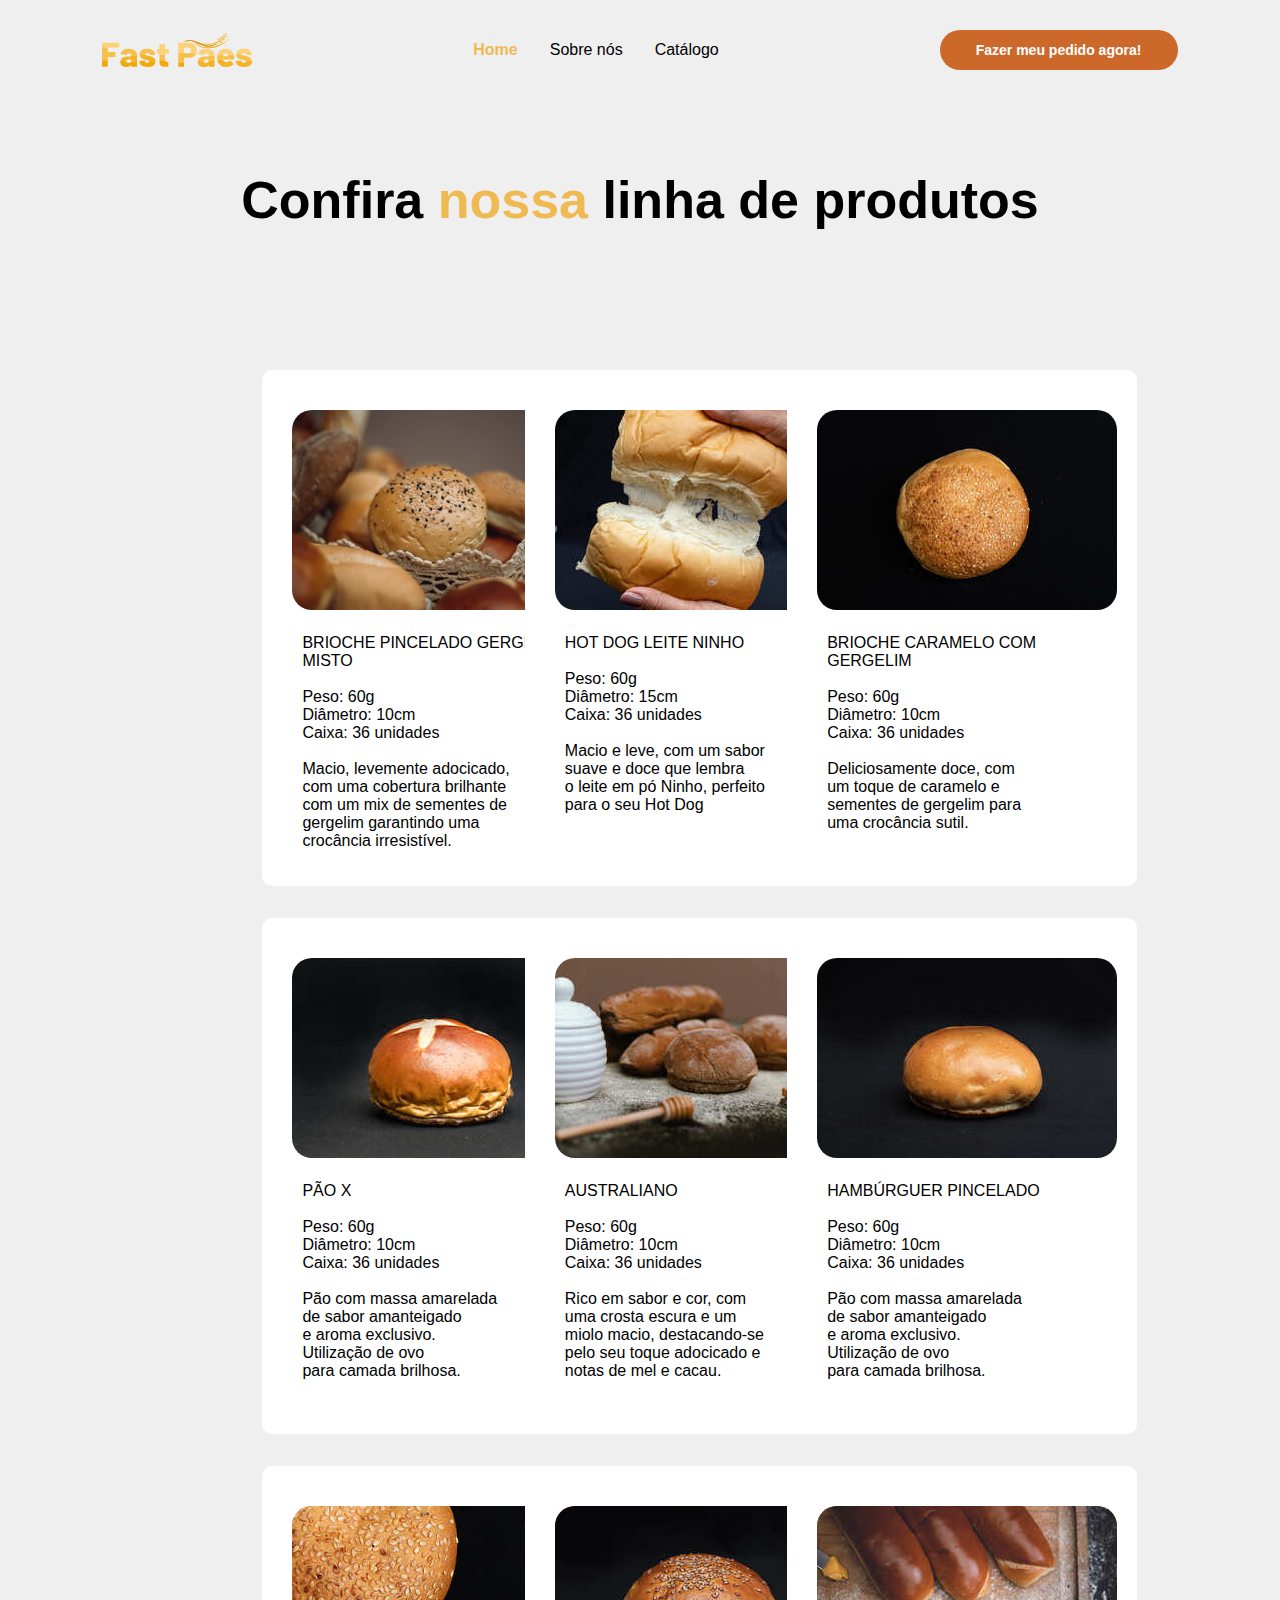
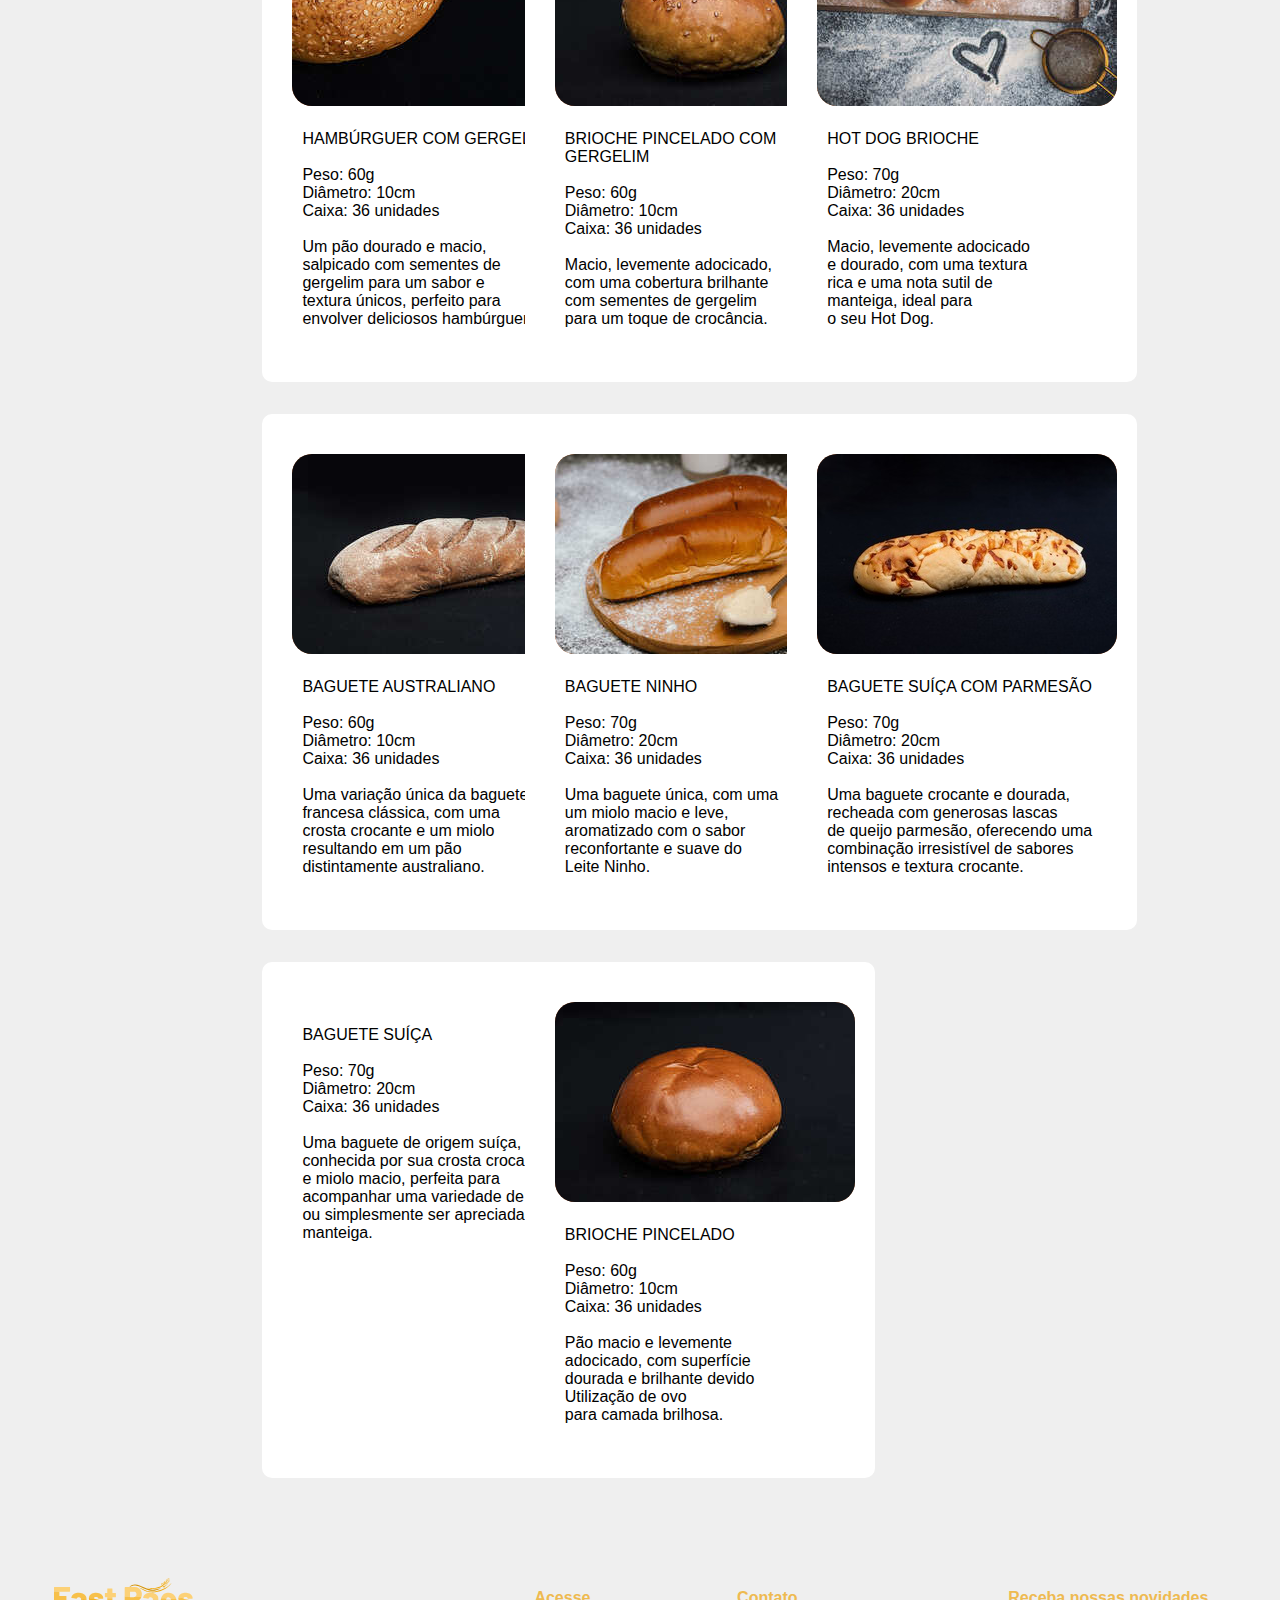
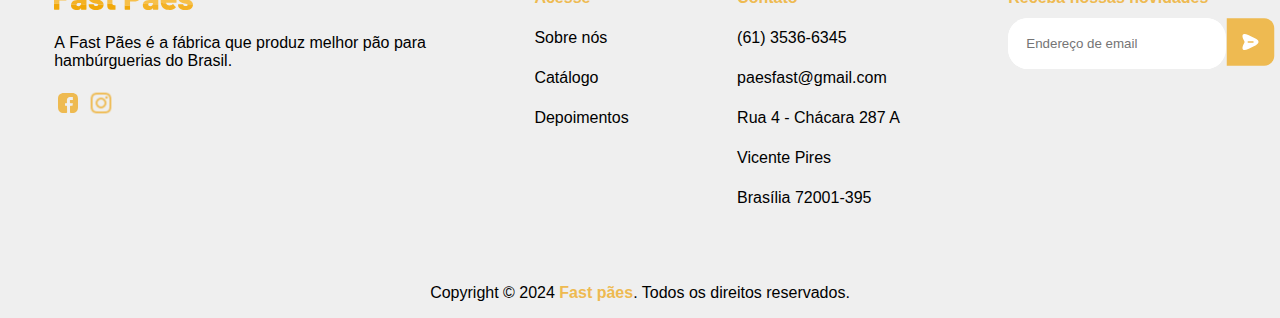
==== commit 523d1cce: "ajuste card produtos mobile com mais informações" ====
--- a/produtos.html
+++ b/produtos.html
@@ -44,14 +44,19 @@
     </nav>
 
     <div class="card-um">
-        <p class="titulo-dois">Confira <span class="destaque">nossa</span> linha de produtos</p>
-        <br><br>
-        <div class="bt-principal-div"><a class="bt-principal" href="https://api.whatsapp.com/send?phone=556135366345">Pedir agora!</a></div>
-        <br><br>
-    
-        <div class="seta">
-            <img class="seta-dois" src="seta-para-baixo.gif" alt="" width="50px">
-        </div>
+        <div class="fundo-um">
+            <p class="titulo-dois">Confira <span class="destaque">nossa</span> linha de produtos</p>
+            <br><br>
+            <div class="div-cesto"><img class="cesto" src="cesto-pao.jpg" alt="" width="250px"></div>
+            <br>
+            <div class="bt-principal-div"><a class="bt-principal" href="https://api.whatsapp.com/send?phone=556135366345">Pedir agora!</a></div>
+            <br><br>
+        
+            <div class="seta">
+                <img class="seta-dois" src="seta-para-baixo.gif" alt="" width="50px">
+            </div>
+        </div>
+
     </div>
 
 
--- a/produtos.css
+++ b/produtos.css
@@ -75,6 +75,22 @@
 
   .card-um {
     text-align: center;
+    display: flex;
+    justify-content: center;
+  }
+
+  .fundo-um {
+
+  }
+
+  .div-cesto {
+    display: none;
+    justify-content: center;
+  }
+
+  .cesto {
+    border-radius: 20px;
+    text-align: center;
   }
 
   .button-um {
@@ -260,6 +276,29 @@
         justify-content: center;
       }
 
+      .fundo-um {
+        background-color: white;
+        width: 400px;
+        border-radius: 40px;
+        margin-top: 50px;  
+      }
+
+      .card-um {
+        text-align: center;
+        display: grid;
+        justify-content: center;
+      }
+
+      .cesto {
+        align-items: center;
+        text-align: center;
+      }
+
+      .div-cesto {
+        display: flex;
+        justify-content: center;
+      }
+
       .seta {
         display: flex;
       }
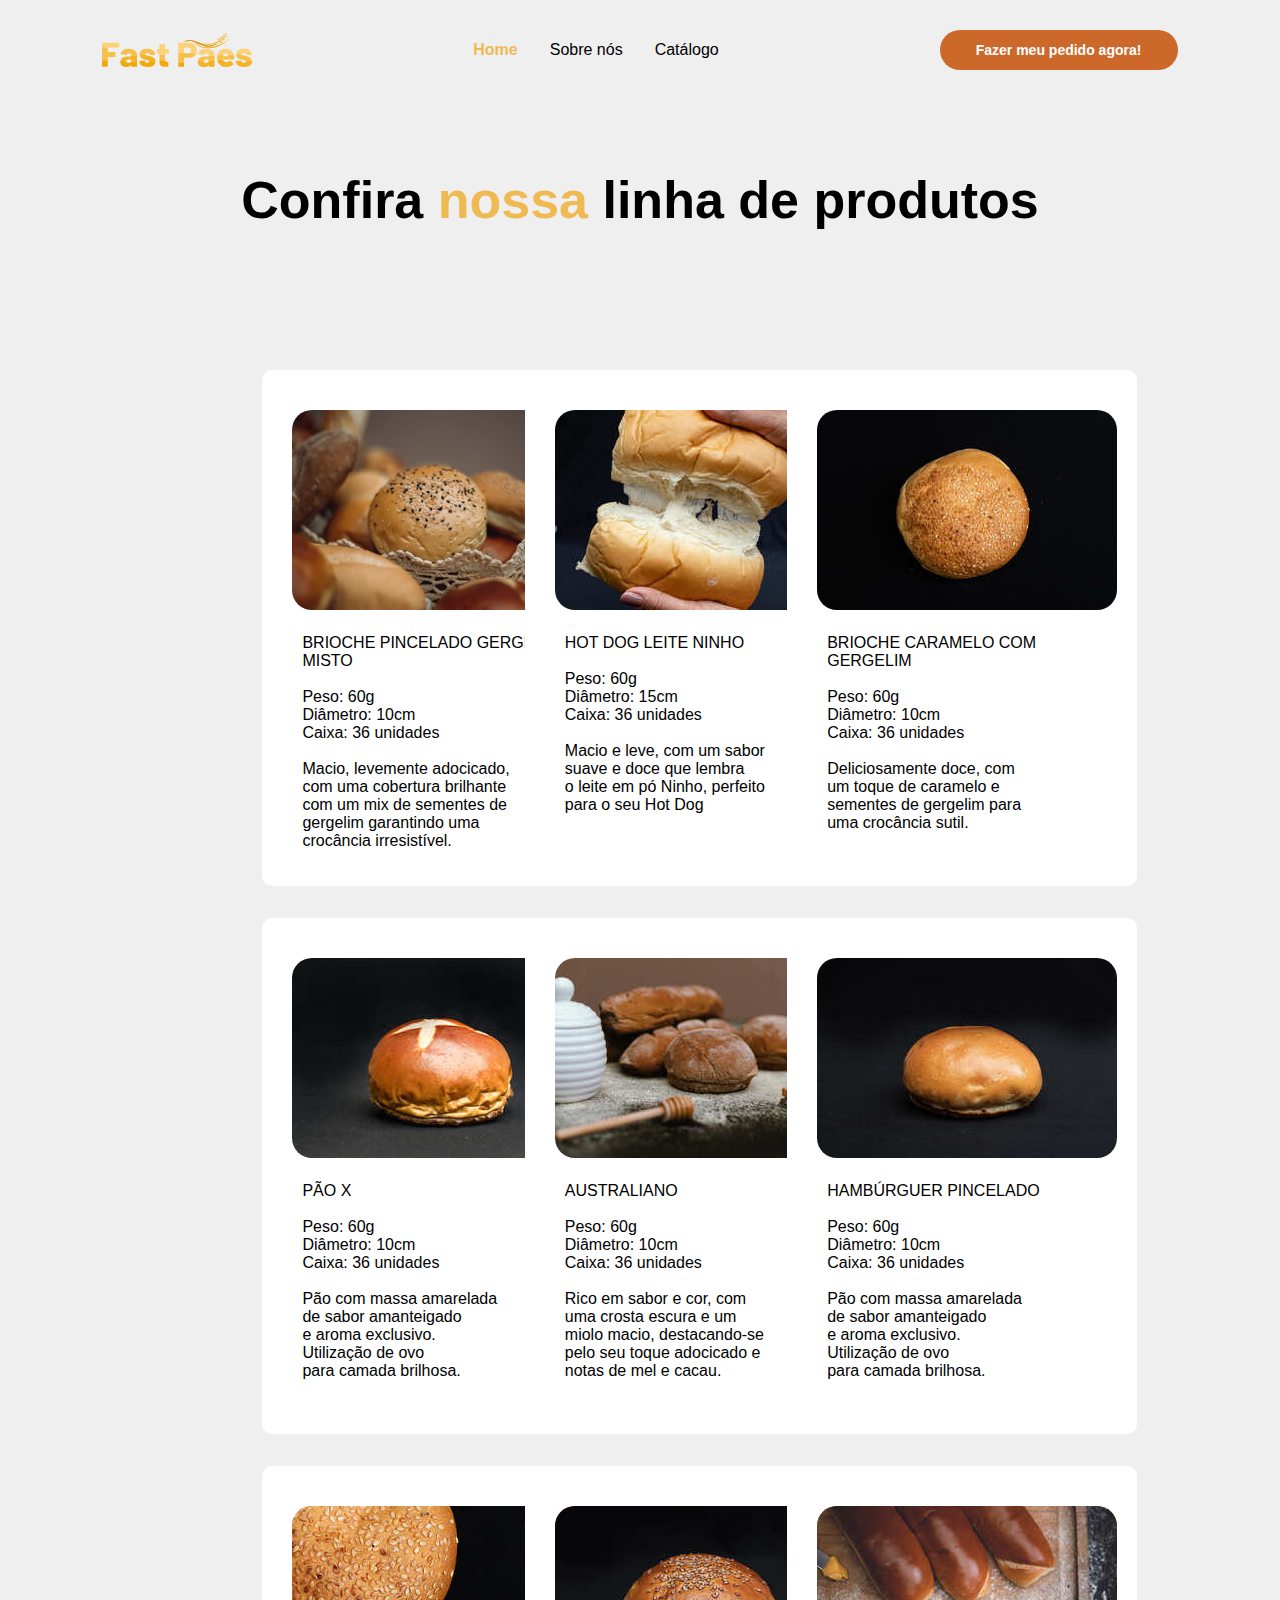
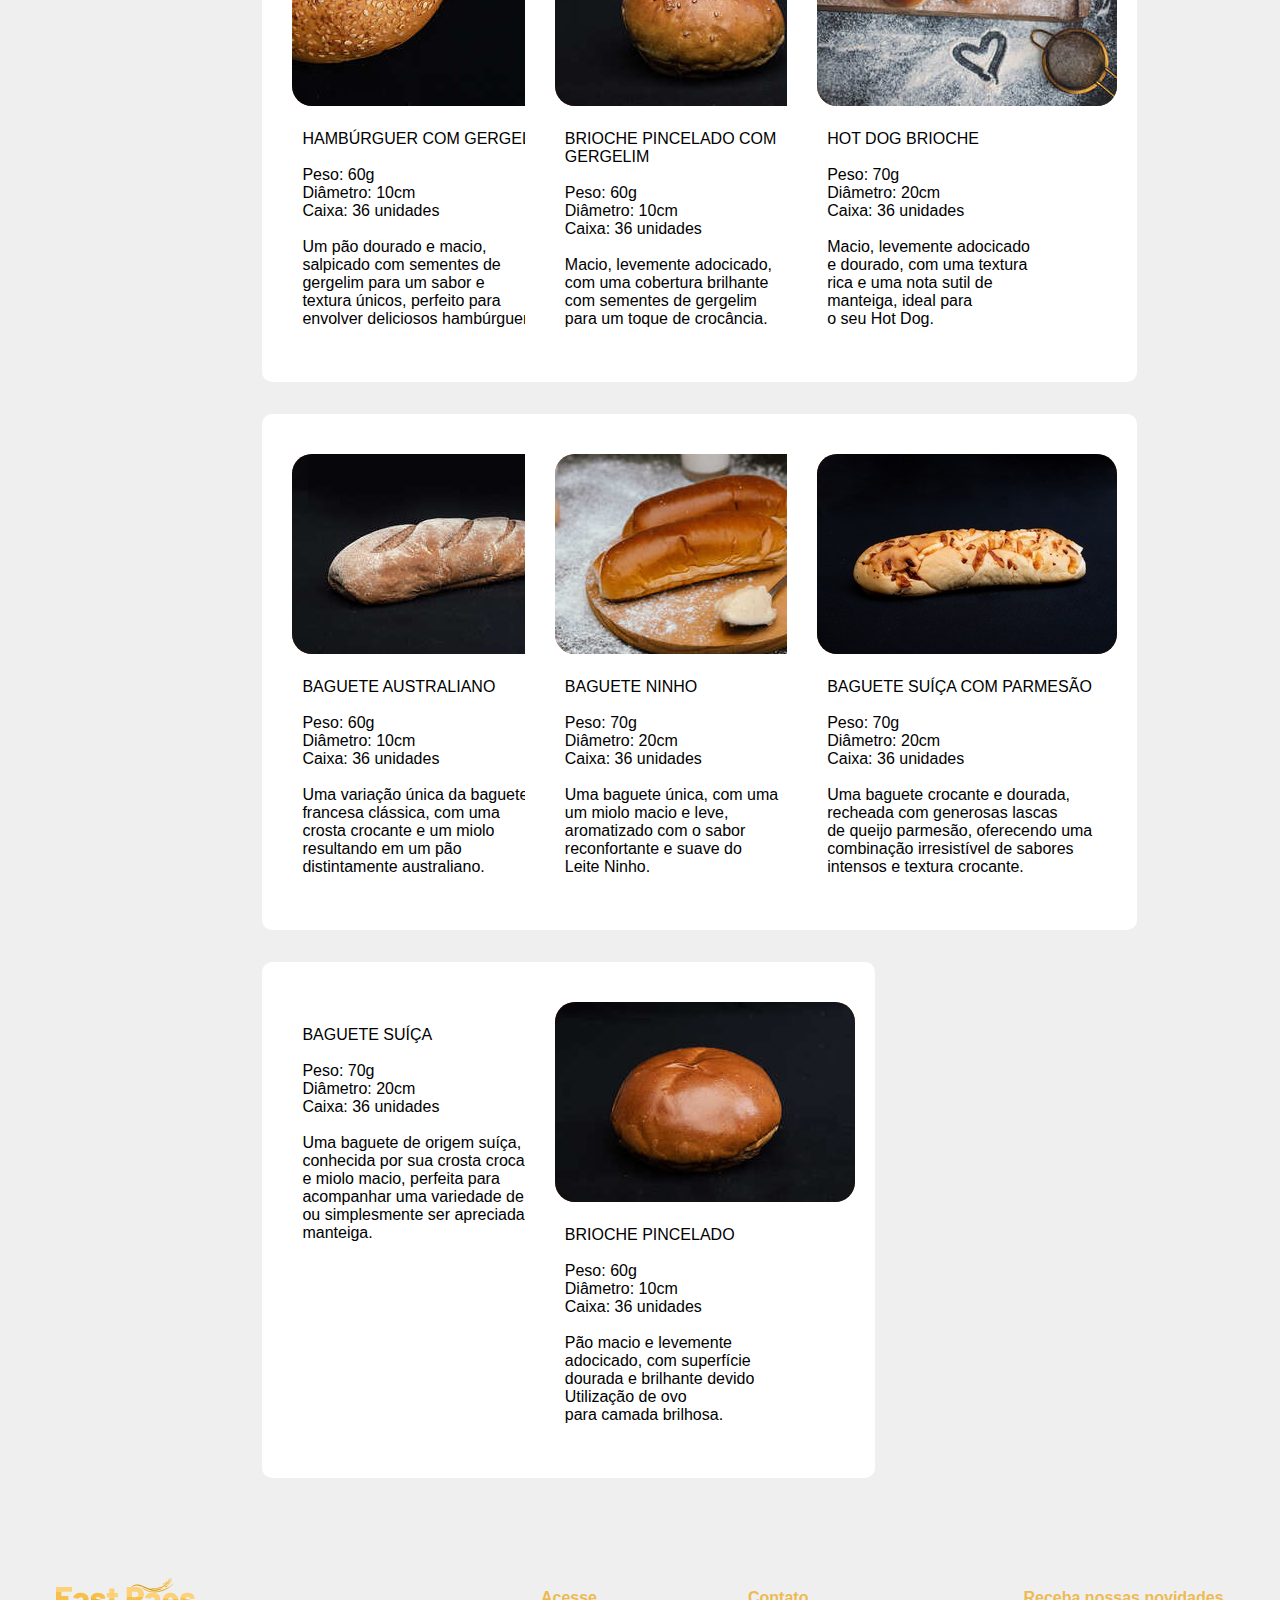
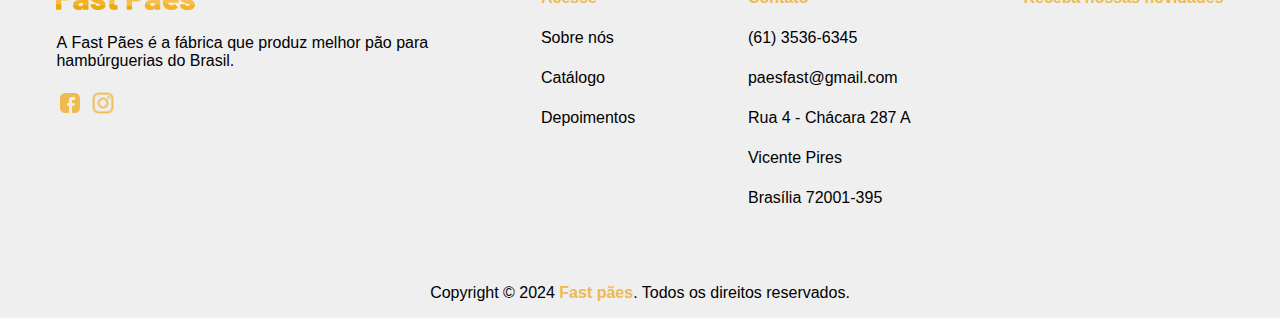
==== commit fd71abb6: "adicionando form email na página de produtos" ====
--- a/produtos.html
+++ b/produtos.html
@@ -35,7 +35,7 @@
 
         <ul class="menu-lista" id="itens">
             <li><a class="menu-item" href="index.html"><span class="destaque">Home</span></a></li>
-            <li><a class="menu-item" href="">Sobre nós</a></li>
+            <li><a class="menu-item" href="index.html">Sobre nós</a></li>
             <li><a class="menu-item" href="produtos.html">Catálogo</a></li>
             <a class="button-item" href="https://api.whatsapp.com/send?phone=556135366345">Pedir agora!</a>
         </ul>
@@ -53,7 +53,7 @@
             <br><br>
         
             <div class="seta">
-                <img class="seta-dois" src="seta-para-baixo.gif" alt="" width="50px">
+                <a href="#anchorr"><img class="seta-dois" src="seta-para-baixo.gif" alt="" width="50px"></a>      
             </div>
         </div>
 
@@ -61,7 +61,7 @@
 
 
     <div class="section-dois">
-        <div class="card">
+        <div id="anchorr" class="card">
             <article class="card-principal">
                 <img class="img-card" src="misto.jpg" alt="" width="300px">
                 <p class="texto-card">
@@ -412,10 +412,7 @@
         <div class="footer-quatro">
             <ul class="lista-quatro">
                 <li><a href=""><span class="destaque">Receba nossas novidades</span></a></li>
-                <div class="card-send">
-                    <input type="text" name id placeholder="Endereço de email">
-                    <button><img class="send" src="send.svg" alt=""></button>
-                </div>
+                <div data-respondi-container="" data-respondi-mode="regular" data-respondi-src="https://form.respondi.app/v3pRg8mz" data-respondi-width="250px" data-respondi-height="200px"></div><script>const bodyScript=document.querySelector('body'),hasScript=document.querySelector('#respondi_src');if(!hasScript){const script=document.createElement('script');script.setAttribute("async", "");document.body.appendChild(script),script.id='respondi_src',script.src='https://embed.respondi.app/embed.js';}</script>
                 
             </ul>
         </div>
--- a/produtos.css
+++ b/produtos.css
@@ -10,6 +10,10 @@
     list-style: none;
   }
 
+  html {
+    scroll-behavior: smooth;
+  }
+
   body {
     font-family: Arial, Helvetica, sans-serif;
     background-color: #EFEFEF;
@@ -278,7 +282,7 @@
 
       .fundo-um {
         background-color: white;
-        width: 400px;
+        width: 380px;
         border-radius: 40px;
         margin-top: 50px;  
       }
